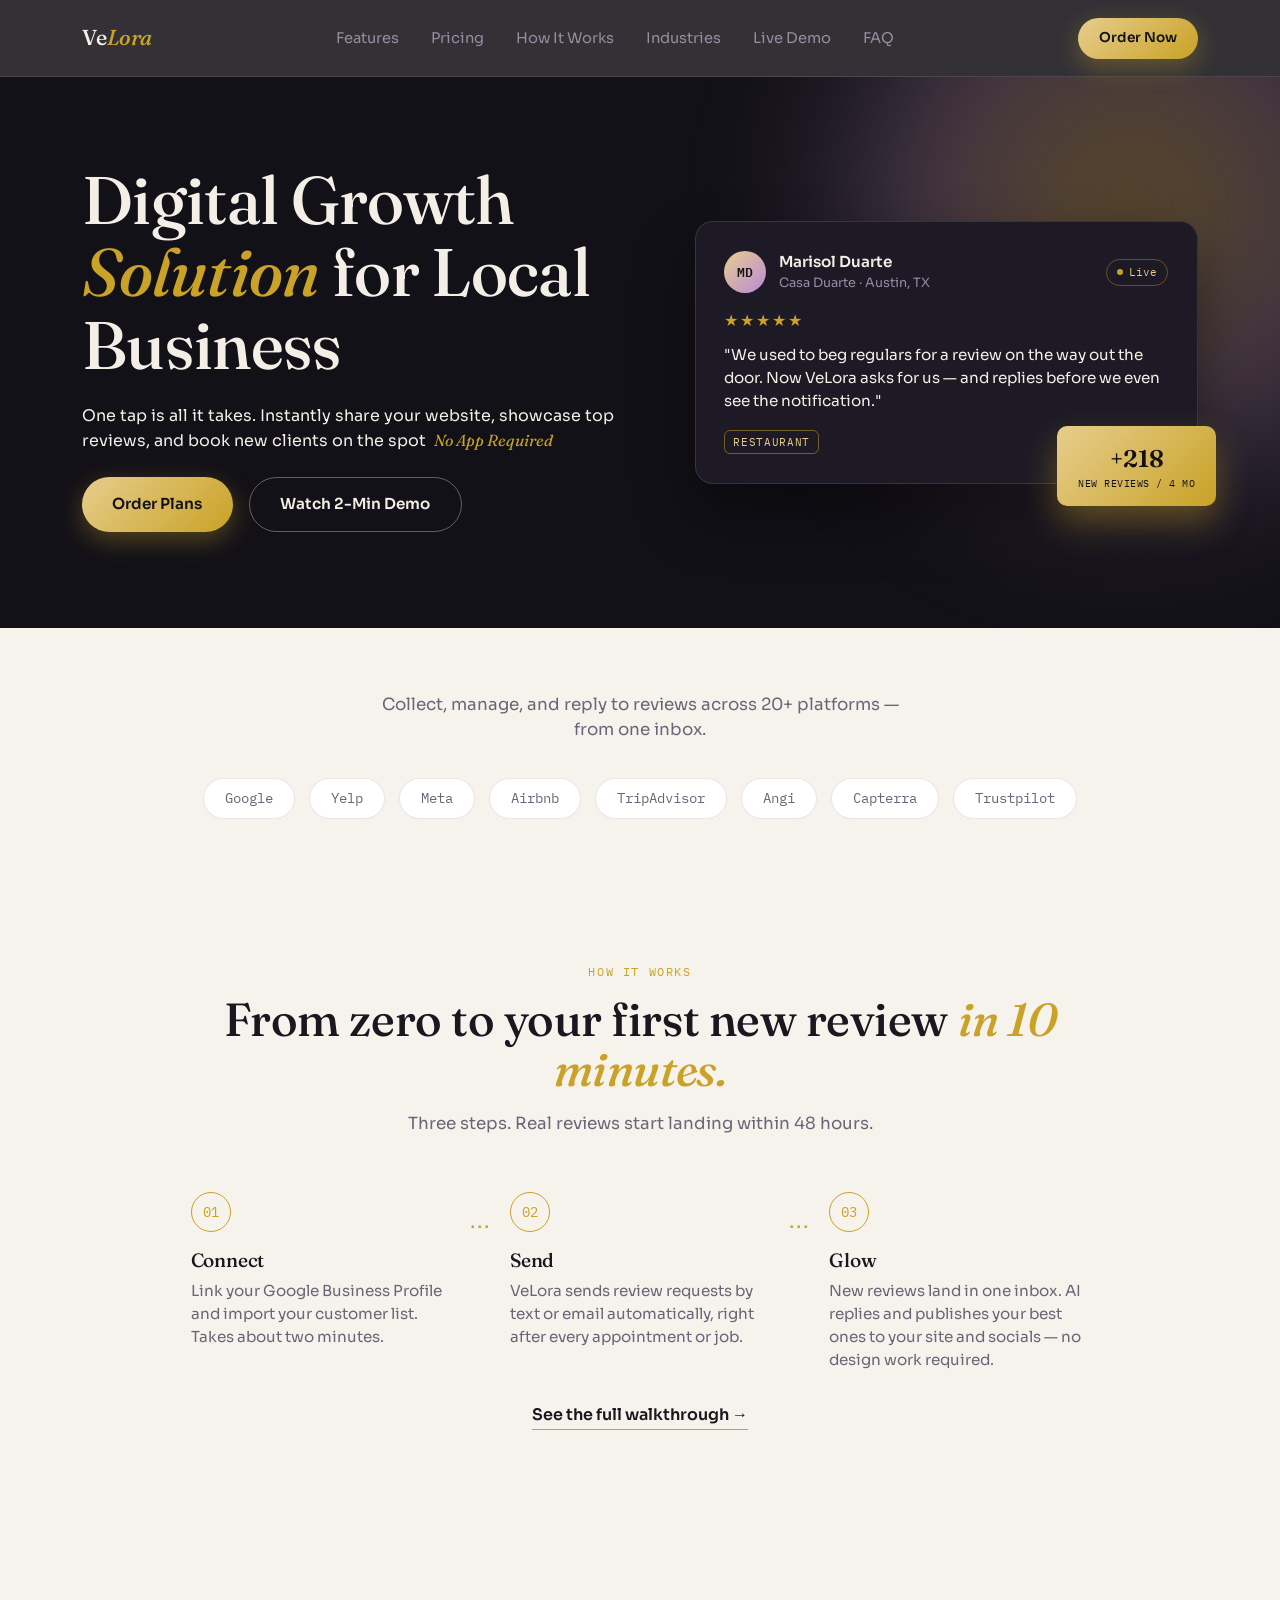
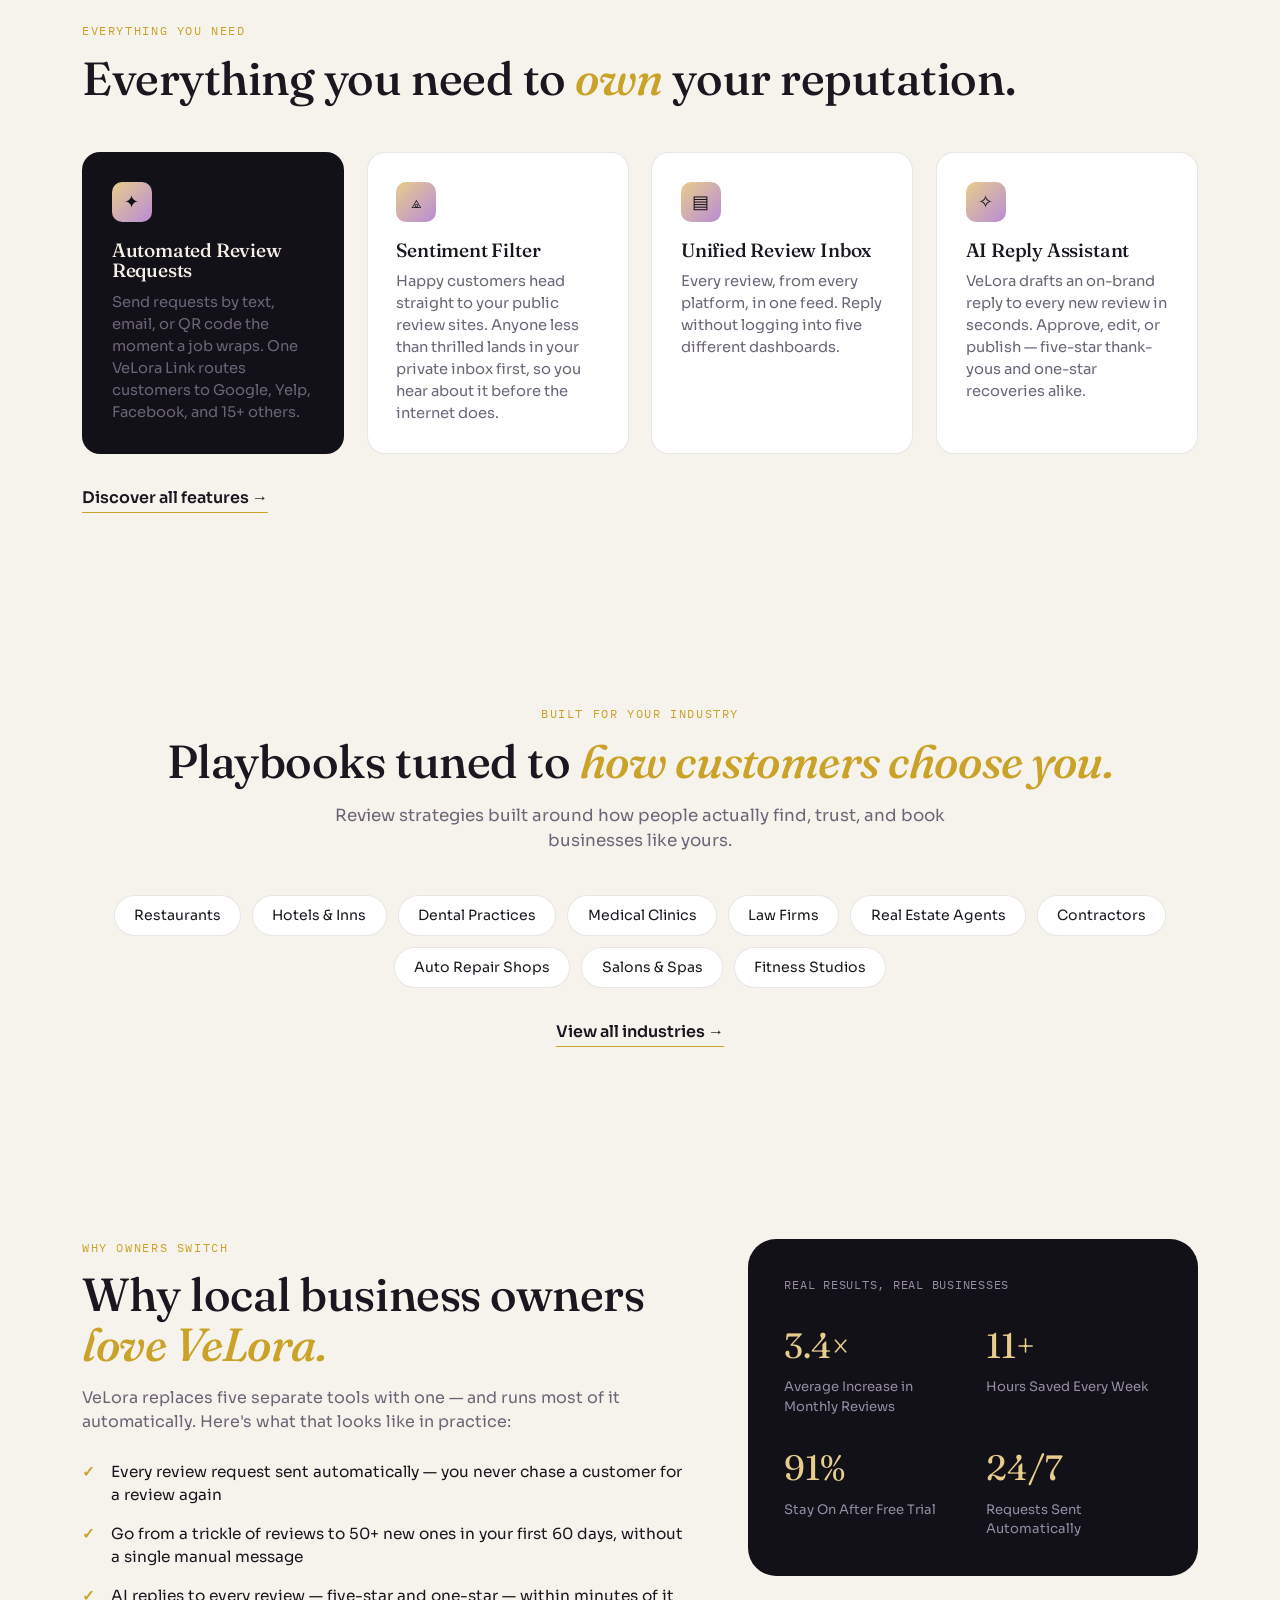
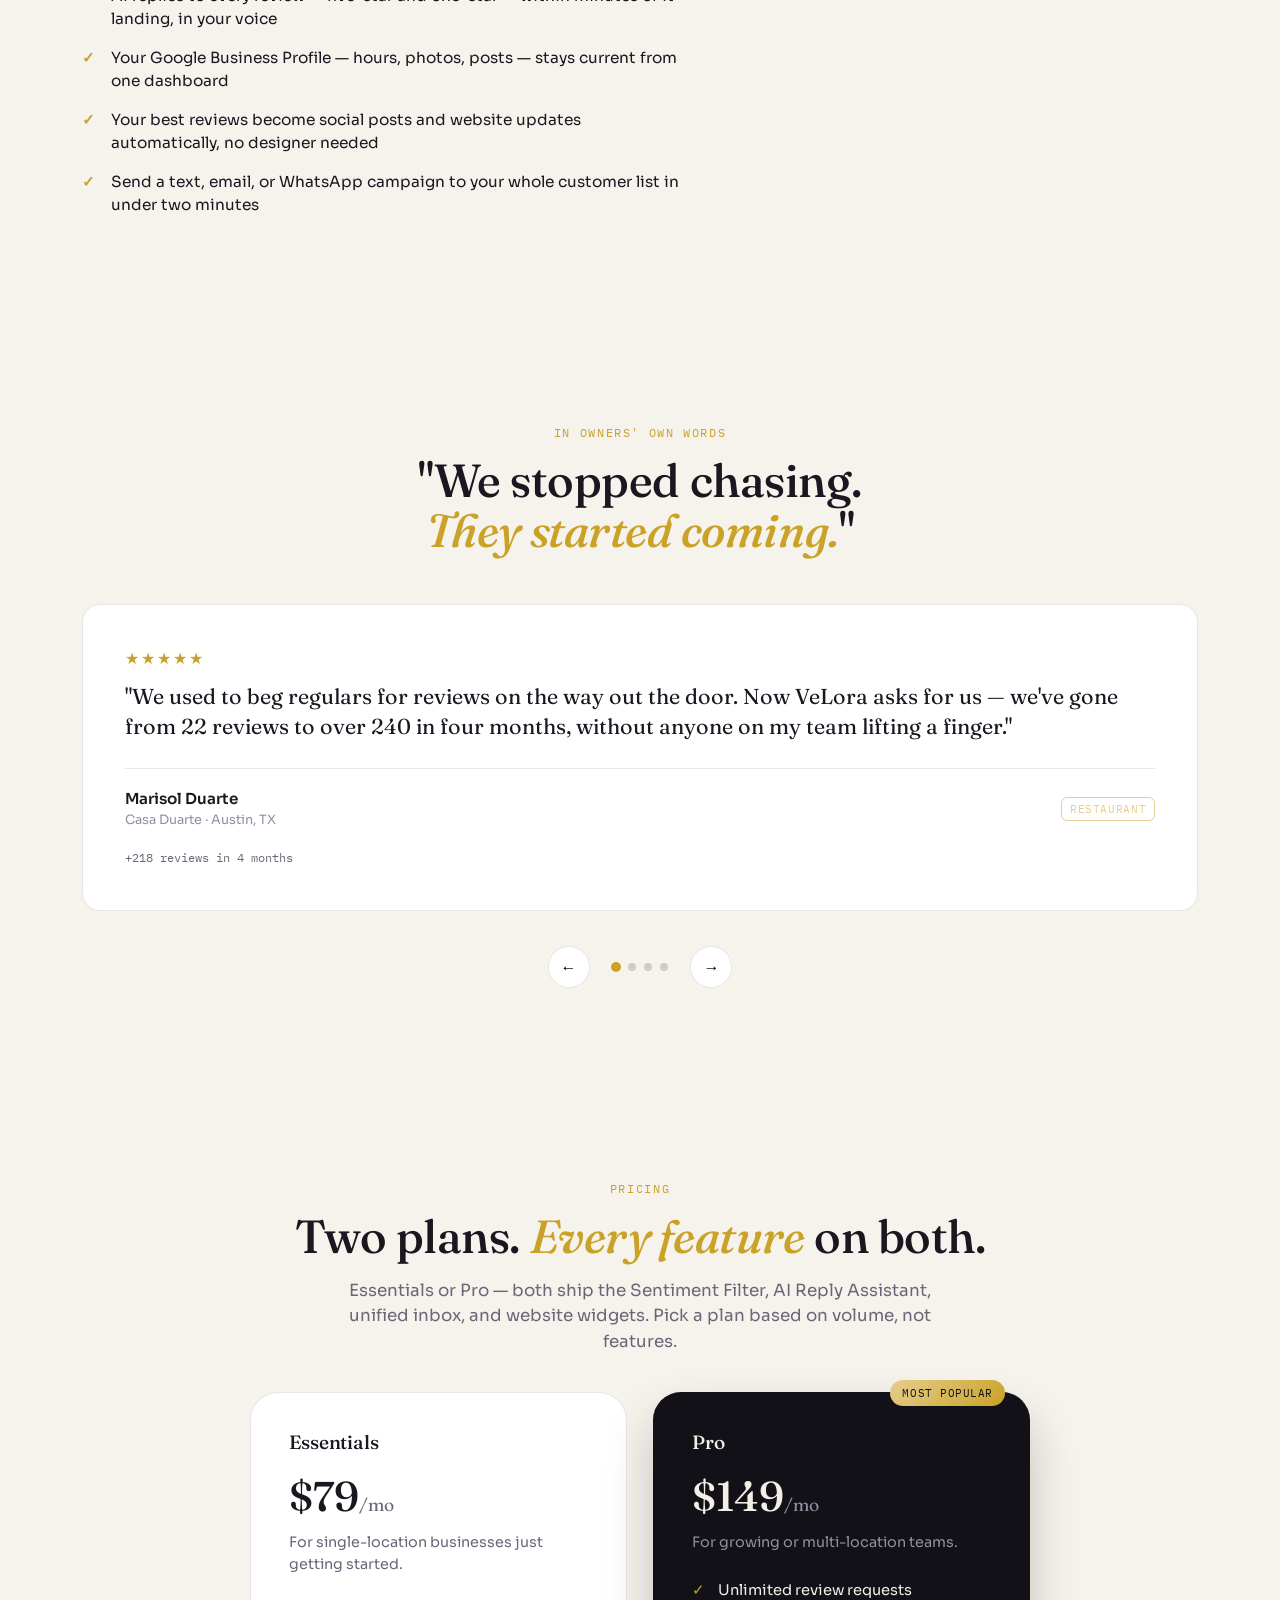
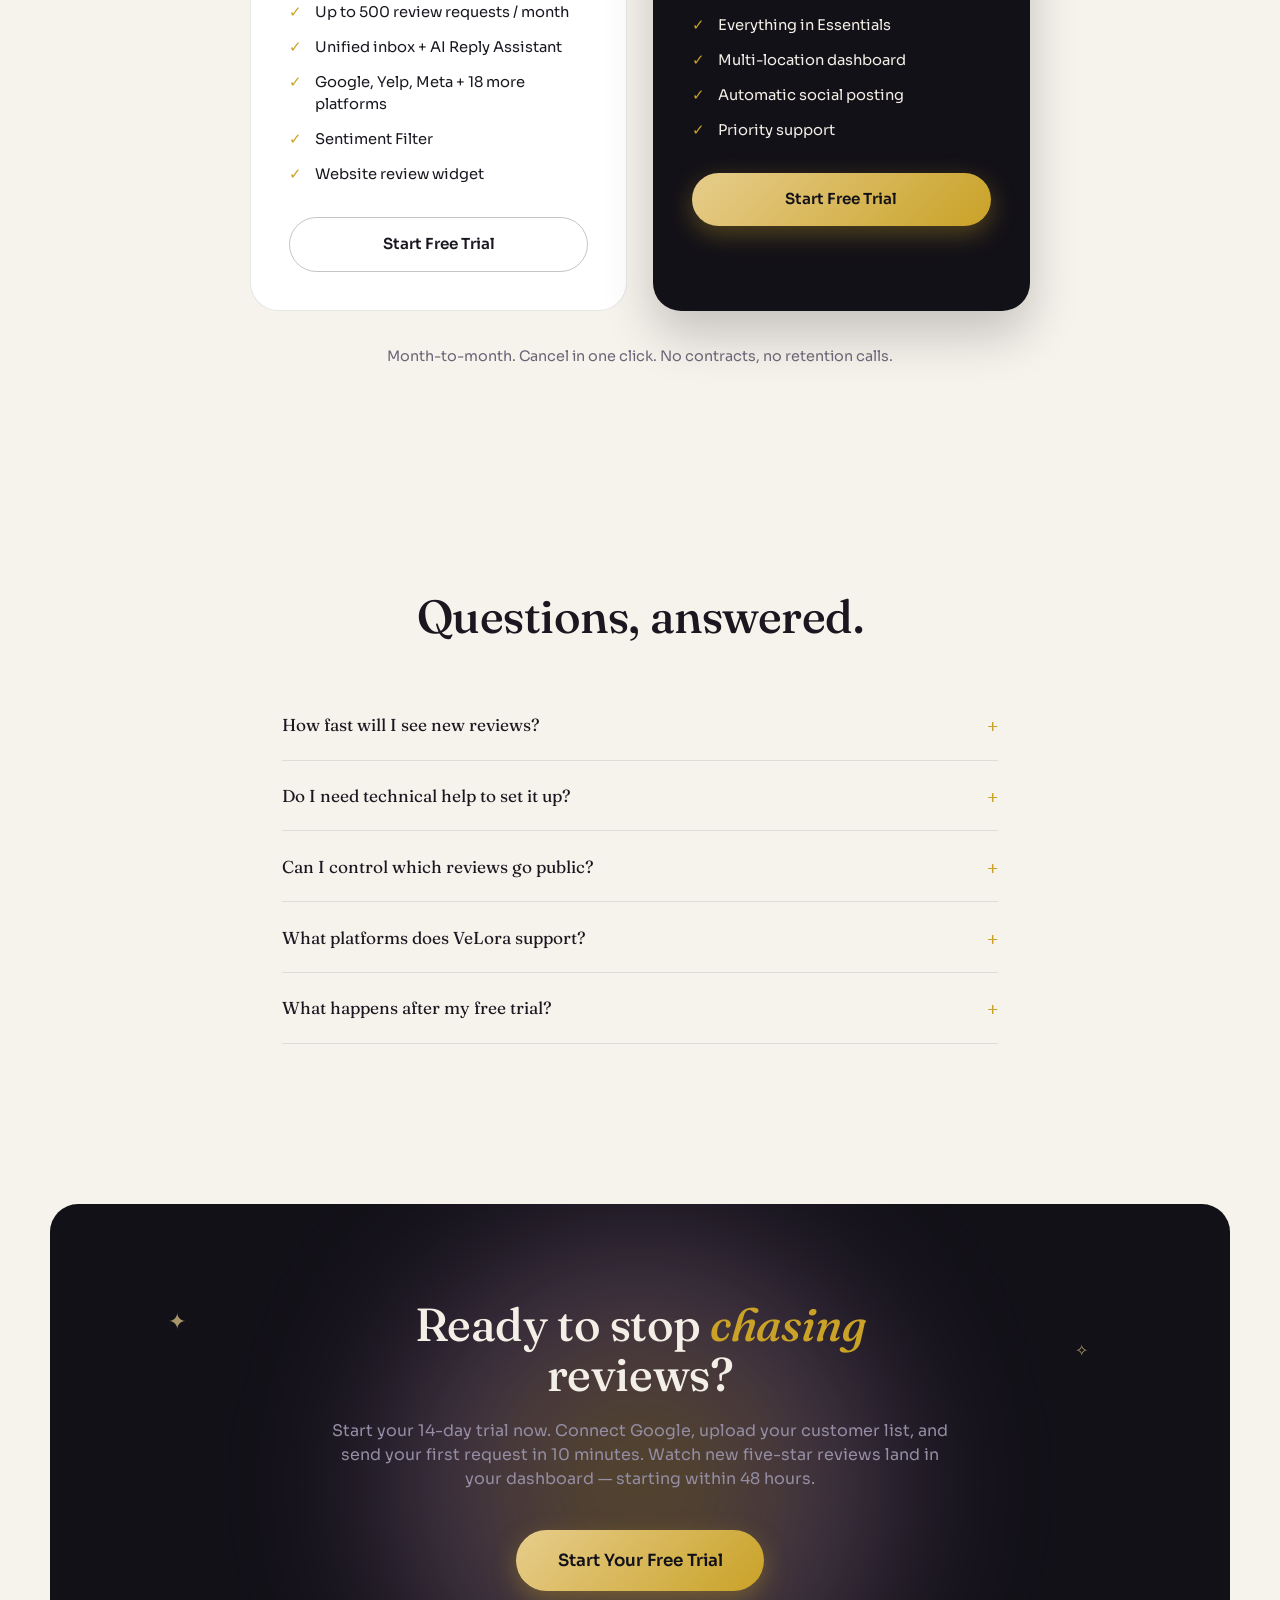
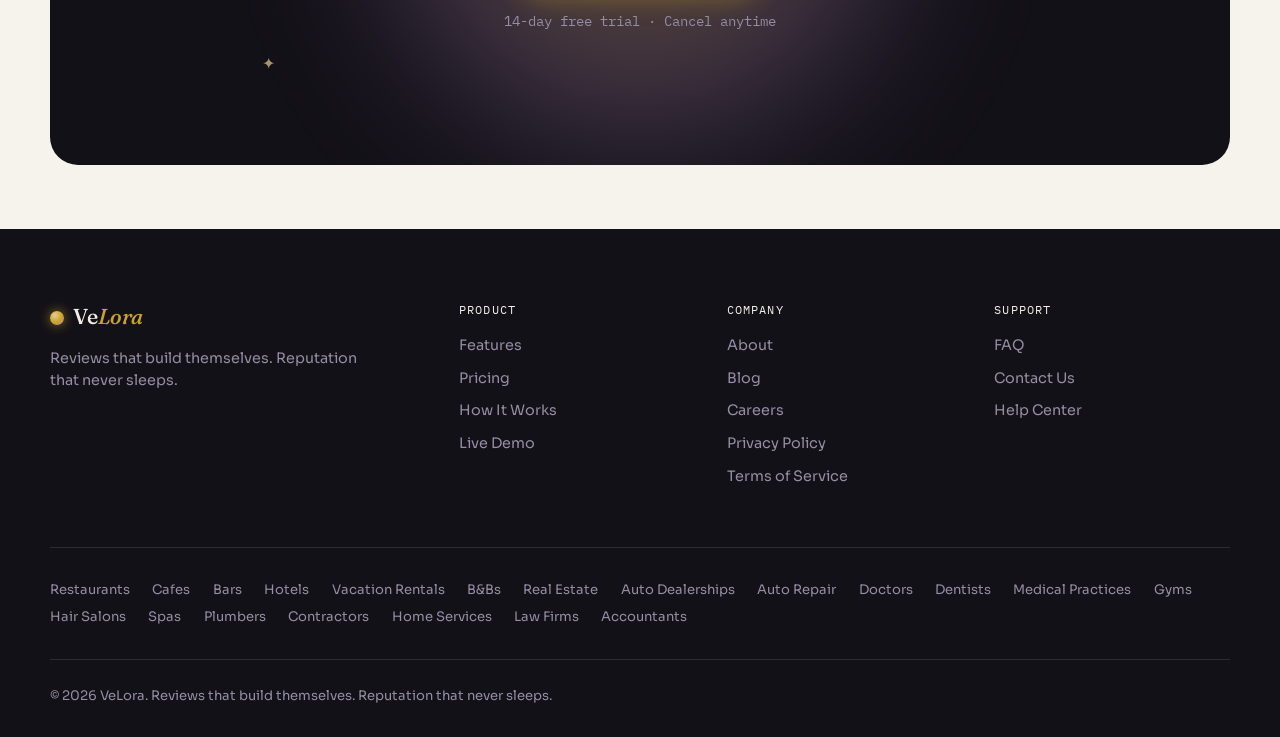
==== index.html @ 8dd8a54b "Initial commit" ====
<!DOCTYPE html>
<html lang="en">
<head>
<meta charset="UTF-8">
<meta name="viewport" content="width=device-width, initial-scale=1.0">
<title>VeLora — Efffortless Business Connections </title>
<meta name="description" content="VeLora automates review collection, replies, and reputation management for small businesses — across 20+ platforms, from one inbox.">

<link rel="preconnect" href="https://fonts.googleapis.com">
<link rel="preconnect" href="https://fonts.gstatic.com" crossorigin>
<link href="https://fonts.googleapis.com/css2?family=Fraunces:ital,opsz,wght@0,9..144,300;0,9..144,500;0,9..144,600;1,9..144,400;1,9..144,500&family=Sora:wght@300;400;500;600;700&family=IBM+Plex+Mono:wght@400;500&display=swap" rel="stylesheet">
<link rel="stylesheet" href="css/style.css">
</head>
<body>

<a class="skip-link" href="#main">Skip to content</a>

<header class="site-header" id="top">
  <div class="header-inner">
    <a href="#top" class="logo" aria-label="VeLora home">
      <span class="logo-word">Ve<em>Lora</em></span>
    </a>

    <nav class="nav" id="primaryNav">
      <a href="features.html">Features</a>
      <a href="pricing.html">Pricing</a>
      <a href="how-it-works.html">How It Works</a>      
      <a href="industries.html">Industries</a>
      <a href="demo.html">Live Demo</a>
      <a href="faq.html">FAQ</a>
    </nav>

    <div class="header-actions">
      <a class="btn btn-primary btn-small" href="#pricing">Order Now </a>
      <button class="nav-toggle" id="navToggle" aria-label="Toggle menu" aria-expanded="false" aria-controls="primaryNav">
        <span></span><span></span><span></span>
      </button>
    </div>
  </div>
</header>

<main id="main">

  <!-- HERO -->
  <section class="hero">
    <div class="glow-halo glow-halo--hero" aria-hidden="true"></div>
    <div class="hero-inner">
      <div class="hero-copy reveal">
        <h1>Digital Growth<br><em>Solution</em> for Local Business<br></h1>
        <p>
          One tap is all it takes. Instantly share your website, showcase top reviews, and book new clients on the spot &nbsp<em>No App Required</em>
        </p><br>
        <div class="hero-actions">
          <a class="btn btn-primary" href="#pricing">Order Plans</a>
          <a class="btn btn-outline" href="#demo">Watch 2-Min Demo</a>
        </div>
        <p class="hero-note"></p>
      </div>

      <div class="hero-visual reveal">
        <div class="review-card">
          <div class="review-card-top">
            <span class="avatar" aria-hidden="true">MD</span>
            <div>
              <p class="reviewer-name">Marisol Duarte</p>
              <p class="reviewer-meta">Casa Duarte · Austin, TX</p>
            </div>
            <span class="live-badge"><span class="live-dot"></span>Live</span>
          </div>
          <p class="review-stars" aria-label="5 out of 5 stars">★★★★★</p>
          <p class="review-body">"We used to beg regulars for a review on the way out the door. Now VeLora asks for us — and replies before we even see the notification."</p>
          <span class="review-tag">Restaurant</span>
        </div>
        <div class="floating-stat" aria-hidden="true">
          <span class="floating-stat-num">+218</span>
          <span class="floating-stat-label">new reviews / 4 mo</span>
        </div>
      </div>
    </div>
  </section>

  <!-- PLATFORMS -->
  <section class="platforms reveal">
    <p class="section-lead">Collect, manage, and reply to reviews across 20+ platforms — from one inbox.</p>
    <div class="platform-row" role="list">
      <span role="listitem">Google</span>
      <span role="listitem">Yelp</span>
      <span role="listitem">Meta</span>
      <span role="listitem">Airbnb</span>
      <span role="listitem">TripAdvisor</span>
      <span role="listitem">Angi</span>
      <span role="listitem">Capterra</span>
      <span role="listitem">Trustpilot</span>
    </div>
  </section>

  <!-- HOW IT WORKS -->
  <section id="how-it-works" class="how-it-works">
    <p class="eyebrow center reveal">How It Works</p>
    <h2 class="center reveal">From zero to your first new review <em>in 10 minutes.</em></h2>
    <p class="section-lead center reveal">Three steps. Real reviews start landing within 48 hours.</p>

    <div class="steps">
      <div class="step reveal">
        <span class="step-num">01</span>
        <h3>Connect</h3>
        <p>Link your Google Business Profile and import your customer list. Takes about two minutes.</p>
      </div>
      <div class="step-divider" aria-hidden="true">···</div>
      <div class="step reveal">
        <span class="step-num">02</span>
        <h3>Send</h3>
        <p>VeLora sends review requests by text or email automatically, right after every appointment or job.</p>
      </div>
      <div class="step-divider" aria-hidden="true">···</div>
      <div class="step reveal">
        <span class="step-num">03</span>
        <h3>Glow</h3>
        <p>New reviews land in one inbox. AI replies and publishes your best ones to your site and socials — no design work required.</p>
      </div>
    </div>

    <a class="text-link center reveal" href="#demo">See the full walkthrough →</a>
  </section>

  <!-- FEATURES -->
  <section id="features" class="features">
    <p class="eyebrow reveal">Everything You Need</p>
    <h2 class="reveal">Everything you need to <em>own</em> your reputation.</h2>

    <div class="feature-grid">
      <div class="feature-card feature-card--highlight reveal">
        <span class="feature-icon" aria-hidden="true">✦</span>
        <h3>Automated Review Requests</h3>
        <p>Send requests by text, email, or QR code the moment a job wraps. One VeLora Link routes customers to Google, Yelp, Facebook, and 15+ others.</p>
      </div>
      <div class="feature-card reveal">
        <span class="feature-icon" aria-hidden="true">⟁</span>
        <h3>Sentiment Filter</h3>
        <p>Happy customers head straight to your public review sites. Anyone less than thrilled lands in your private inbox first, so you hear about it before the internet does.</p>
      </div>
      <div class="feature-card reveal">
        <span class="feature-icon" aria-hidden="true">▤</span>
        <h3>Unified Review Inbox</h3>
        <p>Every review, from every platform, in one feed. Reply without logging into five different dashboards.</p>
      </div>
      <div class="feature-card reveal">
        <span class="feature-icon" aria-hidden="true">✧</span>
        <h3>AI Reply Assistant</h3>
        <p>VeLora drafts an on-brand reply to every new review in seconds. Approve, edit, or publish — five-star thank-yous and one-star recoveries alike.</p>
      </div>
    </div>

    <a class="text-link reveal" href="#pricing">Discover all features →</a>
  </section>

  <!-- INDUSTRIES -->
  <section id="industries" class="industries">
    <p class="eyebrow center reveal">Built For Your Industry</p>
    <h2 class="center reveal">Playbooks tuned to <em>how customers choose you.</em></h2>
    <p class="section-lead center reveal">Review strategies built around how people actually find, trust, and book businesses like yours.</p>

    <div class="industry-pills reveal">
      <span>Restaurants</span>
      <span>Hotels &amp; Inns</span>
      <span>Dental Practices</span>
      <span>Medical Clinics</span>
      <span>Law Firms</span>
      <span>Real Estate Agents</span>
      <span>Contractors</span>
      <span>Auto Repair Shops</span>
      <span>Salons &amp; Spas</span>
      <span>Fitness Studios</span>
    </div>
    <a class="text-link center reveal" href="industries.html">View all industries →</a>
  </section>

  <!-- WHY US -->
  <section class="why-us">
    <div class="why-us-grid">
      <div class="why-copy reveal">
        <p class="eyebrow">Why Owners Switch</p>
        <h2>Why local business owners <em>love VeLora.</em></h2>
        <p class="why-lead">VeLora replaces five separate tools with one — and runs most of it automatically. Here's what that looks like in practice:</p>
        <ul class="checklist">
          <li>Every review request sent automatically — you never chase a customer for a review again</li>
          <li>Go from a trickle of reviews to 50+ new ones in your first 60 days, without a single manual message</li>
          <li>AI replies to every review — five-star and one-star — within minutes of it landing, in your voice</li>
          <li>Your Google Business Profile — hours, photos, posts — stays current from one dashboard</li>
          <li>Your best reviews become social posts and website updates automatically, no designer needed</li>
          <li>Send a text, email, or WhatsApp campaign to your whole customer list in under two minutes</li>
        </ul>
      </div>

      <div class="stat-card reveal">
        <p class="stat-card-title">Real Results, Real Businesses</p>
        <div class="stat-grid">
          <div class="stat">
            <span class="stat-num" data-target="3.4" data-decimals="1" data-suffix="×">0×</span>
            <span class="stat-label">Average Increase in Monthly Reviews</span>
          </div>
          <div class="stat">
            <span class="stat-num" data-target="11" data-suffix="+">0+</span>
            <span class="stat-label">Hours Saved Every Week</span>
          </div>
          <div class="stat">
            <span class="stat-num" data-target="91" data-suffix="%">0%</span>
            <span class="stat-label">Stay On After Free Trial</span>
          </div>
          <div class="stat">
            <span class="stat-num stat-num--static">24/7</span>
            <span class="stat-label">Requests Sent Automatically</span>
          </div>
        </div>
      </div>
    </div>
  </section>

  <!-- TESTIMONIALS -->
  <section class="testimonials">
    <p class="eyebrow center reveal">In Owners' Own Words</p>
    <h2 class="center reveal">"We stopped chasing.<br><em>They started coming.</em>"</h2>

    <div class="testimonial-slider reveal">
      <div class="testimonial-track" id="testimonialTrack">

        <article class="testimonial-card">
          <p class="review-stars" aria-label="5 out of 5 stars">★★★★★</p>
          <p class="testimonial-quote">"We used to beg regulars for reviews on the way out the door. Now VeLora asks for us — we've gone from 22 reviews to over 240 in four months, without anyone on my team lifting a finger."</p>
          <div class="testimonial-foot">
            <div>
              <p class="reviewer-name">Marisol Duarte</p>
              <p class="reviewer-meta">Casa Duarte · Austin, TX</p>
            </div>
            <span class="review-tag">Restaurant</span>
          </div>
          <span class="testimonial-stat">+218 reviews in 4 months</span>
        </article>

        <article class="testimonial-card">
          <p class="review-stars" aria-label="5 out of 5 stars">★★★★★</p>
          <p class="testimonial-quote">"The Sentiment Filter alone paid for the subscription. Unhappy clients message us privately now instead of leaving a rushed review — our public rating climbed from 4.1 to 4.9 in three months."</p>
          <div class="testimonial-foot">
            <div>
              <p class="reviewer-name">Priya Nandan</p>
              <p class="reviewer-meta">Nandan Hair Studio · Miami, FL</p>
            </div>
            <span class="review-tag">Salon</span>
          </div>
          <span class="testimonial-stat">+176 reviews in 3 months</span>
        </article>

        <article class="testimonial-card">
          <p class="review-stars" aria-label="5 out of 5 stars">★★★★★</p>
          <p class="testimonial-quote">"Patients get a text within an hour of their visit, and our front desk never has to ask. We've had two new patients book directly after reading our Google reviews — just this month."</p>
          <div class="testimonial-foot">
            <div>
              <p class="reviewer-name">Dr. Owen Bellweather</p>
              <p class="reviewer-meta">Bellweather Family Dental · Denver, CO</p>
            </div>
            <span class="review-tag">Dental</span>
          </div>
          <span class="testimonial-stat">+203 reviews in 5 months</span>
        </article>

        <article class="testimonial-card">
          <p class="review-stars" aria-label="5 out of 5 stars">★★★★★</p>
          <p class="testimonial-quote">"I'm not a marketing person. VeLora just runs in the background, and our Google ranking finally reflects the work we actually do every day."</p>
          <div class="testimonial-foot">
            <div>
              <p class="reviewer-name">Tomas Reyes</p>
              <p class="reviewer-meta">Reyes Auto &amp; Tire · Phoenix, AZ</p>
            </div>
            <span class="review-tag">Auto Repair</span>
          </div>
          <span class="testimonial-stat">+189 reviews in 4 months</span>
        </article>

      </div>

      <div class="slider-controls">
        <button class="slider-btn" id="prevBtn" aria-label="Previous testimonial">←</button>
        <div class="dots" id="dots"></div>
        <button class="slider-btn" id="nextBtn" aria-label="Next testimonial">→</button>
      </div>
    </div>
  </section>

  <!-- PRICING -->
  <section id="pricing" class="pricing">
    <p class="eyebrow center reveal">Pricing</p>
    <h2 class="center reveal">Two plans. <em>Every feature</em> on both.</h2>
    <p class="section-lead center reveal">Essentials or Pro — both ship the Sentiment Filter, AI Reply Assistant, unified inbox, and website widgets. Pick a plan based on volume, not features.</p>

    <div class="pricing-grid">
      <div class="pricing-card reveal">
        <h3>Essentials</h3>
        <p class="price"><span>$79</span>/mo</p>
        <p class="pricing-sub">For single-location businesses just getting started.</p>
        <ul class="pricing-list">
          <li>Up to 500 review requests / month</li>
          <li>Unified inbox + AI Reply Assistant</li>
          <li>Google, Yelp, Meta + 18 more platforms</li>
          <li>Sentiment Filter</li>
          <li>Website review widget</li>
        </ul>
        <a class="btn btn-outline btn-full" href="#demo">Start Free Trial</a>
      </div>

      <div class="pricing-card pricing-card--featured reveal">
        <span class="pricing-badge">Most Popular</span>
        <h3>Pro</h3>
        <p class="price"><span>$149</span>/mo</p>
        <p class="pricing-sub">For growing or multi-location teams.</p>
        <ul class="pricing-list">
          <li>Unlimited review requests</li>
          <li>Everything in Essentials</li>
          <li>Multi-location dashboard</li>
          <li>Automatic social posting</li>
          <li>Priority support</li>
        </ul>
        <a class="btn btn-primary btn-full" href="#demo">Start Free Trial</a>
      </div>
    </div>

    <p class="pricing-note reveal">Month-to-month. Cancel in one click. No contracts, no retention calls.</p>
  </section>

  <!-- FAQ -->
  <section id="faq" class="faq">
    <p class="eyebrow center reveal">FAQ</p>
    <h2 class="center reveal">Questions, answered.</h2>

    <div class="faq-list reveal">
      <div class="faq-item">
        <button class="faq-question" aria-expanded="false">
          How fast will I see new reviews?
          <span class="faq-icon" aria-hidden="true">+</span>
        </button>
        <div class="faq-answer">
          <p>Most businesses see their first new review within 48 hours of sending their first request, and a noticeable lift within the first two weeks.</p>
        </div>
      </div>

      <div class="faq-item">
        <button class="faq-question" aria-expanded="false">
          Do I need technical help to set it up?
          <span class="faq-icon" aria-hidden="true">+</span>
        </button>
        <div class="faq-answer">
          <p>No. Connecting your Google Business Profile and importing your customer list takes about ten minutes, with no code and no developer required.</p>
        </div>
      </div>

      <div class="faq-item">
        <button class="faq-question" aria-expanded="false">
          Can I control which reviews go public?
          <span class="faq-icon" aria-hidden="true">+</span>
        </button>
        <div class="faq-answer">
          <p>VeLora can't remove or block honest reviews on any platform. The Sentiment Filter simply routes unhappy customers to a private inbox first, so you can resolve issues before they're posted, not after.</p>
        </div>
      </div>

      <div class="faq-item">
        <button class="faq-question" aria-expanded="false">
          What platforms does VeLora support?
          <span class="faq-icon" aria-hidden="true">+</span>
        </button>
        <div class="faq-answer">
          <p>Google, Yelp, Facebook, Airbnb, TripAdvisor, Angi, Capterra, Trustpilot, and more than a dozen others, all from one review link.</p>
        </div>
      </div>

      <div class="faq-item">
        <button class="faq-question" aria-expanded="false">
          What happens after my free trial?
          <span class="faq-icon" aria-hidden="true">+</span>
        </button>
        <div class="faq-answer">
          <p>You'll move to whichever plan fits your business, billed month-to-month. Cancel anytime with one click — no calls, no contracts.</p>
        </div>
      </div>
    </div>
  </section>

  <!-- FINAL CTA -->
  <section id="demo" class="final-cta">
    <div class="glow-halo glow-halo--cta" aria-hidden="true"></div>
    <span class="sparkle sparkle--1" aria-hidden="true">✦</span>
    <span class="sparkle sparkle--2" aria-hidden="true">✧</span>
    <span class="sparkle sparkle--3" aria-hidden="true">✦</span>

    <h2 class="reveal">Ready to stop <em>chasing</em> reviews?</h2>
    <p class="reveal">Start your 14-day trial now. Connect Google, upload your customer list, and send your first request in 10 minutes. Watch new five-star reviews land in your dashboard — starting within 48 hours.</p>
    <a class="btn btn-primary btn-lg reveal" href="#pricing">Start Your Free Trial</a>
    <p class="hero-note reveal">14-day free trial · Cancel anytime</p>
  </section>

</main>

<footer class="site-footer">
  <div class="footer-top">
    <div class="footer-brand">
      <a href="#top" class="logo" aria-label="VeLora home">
        <span class="logo-mark" aria-hidden="true"></span>
        <span class="logo-word">Ve<em>Lora</em></span>
      </a>
      <p>Reviews that build themselves. Reputation that never sleeps.</p>
    </div>

    <div class="footer-col">
      <p class="footer-heading">Product</p>
      <a href="#features">Features</a>
      <a href="#pricing">Pricing</a>
      <a href="#how-it-works">How It Works</a>
      <a href="#demo">Live Demo</a>
    </div>

    <div class="footer-col">
      <p class="footer-heading">Company</p>
      <a href="#top">About</a>
      <a href="#top">Blog</a>
      <a href="#top">Careers</a>
      <a href="#top">Privacy Policy</a>
      <a href="#top">Terms of Service</a>
    </div>

    <div class="footer-col">
      <p class="footer-heading">Support</p>
      <a href="#faq">FAQ</a>
      <a href="#top">Contact Us</a>
      <a href="#top">Help Center</a>
    </div>
  </div>

  <div class="footer-industries">
    <span>Restaurants</span><span>Cafes</span><span>Bars</span><span>Hotels</span>
    <span>Vacation Rentals</span><span>B&amp;Bs</span><span>Real Estate</span><span>Auto Dealerships</span>
    <span>Auto Repair</span><span>Doctors</span><span>Dentists</span><span>Medical Practices</span>
    <span>Gyms</span><span>Hair Salons</span><span>Spas</span><span>Plumbers</span>
    <span>Contractors</span><span>Home Services</span><span>Law Firms</span><span>Accountants</span>
  </div>

  <div class="footer-bottom">
    <p>© <span id="year"></span> VeLora. Reviews that build themselves. Reputation that never sleeps.</p>
  </div>
</footer>

<script src="js/script.js"></script>
</body>
</html>
---- css/style.css ----
/* ============================================
   VeLora — Design Tokens
   ============================================ */
:root {
  /* Ink (dark surfaces) */
  --ink: #131118;
  --ink-2: #1D1A26;
  --ink-3: #2A2534;
  --text-on-ink: #F3EFE6;
  --muted-on-ink: #948DA3;

  /* Paper (light surfaces) */
  --paper: #F6F2EC;
  --paper-2: #FFFFFF;
  --text-on-paper: #1B1720;
  --muted-on-paper: #6B6577;

  /* Accents */
  --gold: #C9A227;
  --gold-soft: #E7CD8C;
  --glow: #B98BD6;
  --glow-soft: #DCC3EF;

  /* Type */
  --font-display: "Fraunces", serif;
  --font-body: "Sora", sans-serif;
  --font-mono: "IBM Plex Mono", monospace;

  /* Layout */
  --max-width: 1180px;
  --radius-s: 10px;
  --radius-m: 18px;
  --radius-l: 28px;
  --border-ink: 1px solid rgba(243, 239, 230, 0.12);
  --border-paper: 1px solid rgba(27, 23, 32, 0.1);

  --ease: cubic-bezier(.22, .61, .36, 1);
}

/* ============================================
   Reset
   ============================================ */
* { margin: 0; padding: 0; box-sizing: border-box; }

html {
  scroll-behavior: smooth;
  scroll-padding-top: 90px;
}

body {
  font-family: var(--font-body);
  background: var(--paper);
  color: var(--text-on-paper);
  line-height: 1.5;
  -webkit-font-smoothing: antialiased;
}

img { max-width: 100%; display: block; }
ul { list-style: none; }
a { color: inherit; text-decoration: none; }
button { font-family: inherit; cursor: pointer; }

.skip-link {
  position: absolute;
  left: -999px;
  top: 0;
  background: var(--gold);
  color: var(--ink);
  padding: 10px 18px;
  z-index: 999;
  border-radius: 0 0 8px 0;
}
.skip-link:focus { left: 0; }

:focus-visible {
  outline: 2px solid var(--gold);
  outline-offset: 3px;
}

em {
  font-style: italic;
  font-family: var(--font-display);
  color: var(--gold);
}

h1, h2, h3 {
  font-family: var(--font-display);
  font-weight: 500;
  letter-spacing: -0.01em;
  line-height: 1.08;
}

h2 { font-size: clamp(2rem, 4vw, 2.9rem); margin-bottom: 1rem; }
h3 { font-size: 1.2rem; margin-bottom: 0.6rem; }

.eyebrow {
  font-family: var(--font-mono);
  font-size: 0.72rem;
  letter-spacing: 0.14em;
  text-transform: uppercase;
  color: var(--gold);
  margin-bottom: 0.9rem;
}

.center { text-align: center; }
.center.section-lead, section.center { margin-left: auto; margin-right: auto; }

.section-lead {
  font-size: 1.05rem;
  color: var(--muted-on-paper);
  max-width: 46ch;
  margin-bottom: 2.4rem;
}
.section-lead.center { max-width: 52ch; margin-left: auto; margin-right: auto; }

.text-link {
  display: inline-block;
  margin-top: 2rem;
  font-weight: 600;
  border-bottom: 1px solid var(--gold);
  padding-bottom: 2px;
  transition: opacity 0.2s var(--ease);
}
.text-link:hover { opacity: 0.65; }
.text-link.center { display: block; text-align: center; margin-left: auto; margin-right: auto; width: fit-content; }

section {
  max-width: var(--max-width);
  margin: 0 auto;
  padding: 6rem 2rem;
}

/* ============================================
   Reveal-on-scroll
   ============================================ */
.reveal {
  opacity: 0;
  transform: translateY(18px);
  transition: opacity 0.7s var(--ease), transform 0.7s var(--ease);
}
.reveal.in-view { opacity: 1; transform: translateY(0); }

/* ============================================
   Buttons
   ============================================ */
.btn {
  display: inline-flex;
  align-items: center;
  justify-content: center;
  padding: 0.95rem 1.9rem;
  border-radius: 999px;
  font-weight: 600;
  font-size: 0.95rem;
  transition: transform 0.25s var(--ease), background 0.25s var(--ease), box-shadow 0.25s var(--ease), color 0.25s var(--ease);
  white-space: nowrap;
}
.btn:hover { transform: translateY(-2px); }

.btn-primary {
  background: linear-gradient(135deg, var(--gold-soft), var(--gold));
  color: var(--ink);
  box-shadow: 0 8px 24px rgba(201, 162, 39, 0.35);
}
.btn-primary:hover { box-shadow: 0 12px 30px rgba(201, 162, 39, 0.5); }

.btn-outline {
  border: 1px solid rgba(27, 23, 32, 0.25);
  color: var(--text-on-paper);
}
.hero .btn-outline, .final-cta .btn-outline { border-color: rgba(243, 239, 230, 0.35); color: var(--text-on-ink); }
.btn-outline:hover { border-color: var(--gold); color: var(--gold); }

.btn-small { padding: 0.65rem 1.3rem; font-size: 0.85rem; }
.btn-lg { padding: 1.15rem 2.6rem; font-size: 1.05rem; }
.btn-full { width: 100%; }

/* ============================================
   Header
   ============================================ */
.site-header {
  position: sticky;
  top: 0;
  z-index: 100;
  background: rgba(19, 17, 24, 0.86);
  backdrop-filter: blur(14px);
  border-bottom: var(--border-ink);
}

.header-inner {
  max-width: var(--max-width);
  margin: 0 auto;
  padding: 1.1rem 2rem;
  display: flex;
  align-items: center;
  justify-content: space-between;
  gap: 2rem;
}

.logo {
  display: flex;
  align-items: center;
  gap: 0.55rem;
  font-family: var(--font-display);
  font-size: 1.35rem;
  font-weight: 500;
  color: var(--text-on-ink);
  flex-shrink: 0;
}
.footer-brand .logo { color: var(--text-on-ink); }

.logo-mark {
  width: 14px;
  height: 14px;
  border-radius: 50%;
  background: radial-gradient(circle at 35% 30%, var(--gold-soft), var(--gold) 55%, var(--glow) 100%);
  box-shadow: 0 0 12px rgba(201, 162, 39, 0.7);
}

.logo-word em { color: var(--gold); font-style: italic; }

.nav {
  display: flex;
  gap: 2rem;
  flex-wrap: wrap;
}
.nav a {
  font-size: 0.92rem;
  color: var(--muted-on-ink);
  transition: color 0.2s var(--ease);
  position: relative;
}
.nav a:hover { color: var(--text-on-ink); }

.header-actions { display: flex; align-items: center; gap: 1rem; }

.nav-toggle {
  display: none;
  flex-direction: column;
  gap: 5px;
  background: none;
  border: none;
  padding: 6px;
}
.nav-toggle span {
  width: 22px;
  height: 2px;
  background: var(--text-on-ink);
  border-radius: 2px;
  transition: transform 0.25s var(--ease), opacity 0.25s var(--ease);
}
.nav-toggle[aria-expanded="true"] span:nth-child(1) { transform: translateY(7px) rotate(45deg); }
.nav-toggle[aria-expanded="true"] span:nth-child(2) { opacity: 0; }
.nav-toggle[aria-expanded="true"] span:nth-child(3) { transform: translateY(-7px) rotate(-45deg); }

/* ============================================
   Hero
   ============================================ */
.hero {
  position: relative;
  background: var(--ink);
  color: var(--text-on-ink);
  overflow: hidden;
  padding-top: 5rem;
  padding-bottom: 5rem;
  max-width: 100%;
}

.glow-halo {
  position: absolute;
  border-radius: 50%;
  filter: blur(70px);
  pointer-events: none;
  background: radial-gradient(circle, rgba(201,162,39,0.4), rgba(185,139,214,0.28) 55%, transparent 75%);
  animation: pulse 8s ease-in-out infinite;
}
.glow-halo--hero {
  width: 620px;
  height: 620px;
  top: -180px;
  right: -160px;
}
.glow-halo--cta {
  width: 560px;
  height: 560px;
  left: 50%;
  top: 50%;
  transform: translate(-50%, -50%);
}

@keyframes pulse {
  0%, 100% { opacity: 0.7; transform: scale(1); }
  50% { opacity: 1; transform: scale(1.08); }
}
.glow-halo--cta { animation-name: pulseCentered; }
@keyframes pulseCentered {
  0%, 100% { opacity: 0.65; transform: translate(-50%, -50%) scale(1); }
  50% { opacity: 1; transform: translate(-50%, -50%) scale(1.1); }
}

.hero-inner {
  position: relative;
  max-width: var(--max-width);
  margin: 0 auto;
  padding: 0 2rem;
  display: grid;
  grid-template-columns: 1.05fr 0.95fr;
  gap: 3.5rem;
  align-items: center;
}

.hero-copy h1 {
  font-size: clamp(2.6rem, 5.5vw, 4.2rem);
  margin: 0.4rem 0 1.4rem;
}

.hero-sub {
  font-size: 1.08rem;
  color: var(--muted-on-ink);
  max-width: 46ch;
  margin-bottom: 2rem;
}

.hero-actions { display: flex; gap: 1rem; flex-wrap: wrap; margin-bottom: 1rem; }

.hero-note {
  font-size: 0.85rem;
  color: var(--muted-on-ink);
  font-family: var(--font-mono);
}

.hero-visual { position: relative; }

.review-card {
  background: var(--ink-2);
  border: var(--border-ink);
  border-radius: var(--radius-m);
  padding: 1.8rem;
  box-shadow: 0 30px 60px rgba(0,0,0,0.45);
  position: relative;
  z-index: 2;
}

.review-card-top {
  display: flex;
  align-items: center;
  gap: 0.8rem;
  margin-bottom: 1rem;
}

.avatar {
  width: 42px;
  height: 42px;
  border-radius: 50%;
  background: linear-gradient(135deg, var(--gold-soft), var(--glow));
  display: flex;
  align-items: center;
  justify-content: center;
  font-family: var(--font-mono);
  font-size: 0.8rem;
  color: var(--ink);
  font-weight: 600;
  flex-shrink: 0;
}

.reviewer-name { font-weight: 600; font-size: 0.95rem; }
.reviewer-meta { font-size: 0.8rem; color: var(--muted-on-ink); }

.live-badge {
  margin-left: auto;
  display: flex;
  align-items: center;
  gap: 6px;
  font-family: var(--font-mono);
  font-size: 0.7rem;
  color: var(--gold-soft);
  border: 1px solid rgba(201,162,39,0.4);
  border-radius: 999px;
  padding: 4px 10px;
  flex-shrink: 0;
}
.live-dot {
  width: 6px; height: 6px; border-radius: 50%;
  background: var(--gold);
  animation: blink 1.6s ease-in-out infinite;
}
@keyframes blink { 0%, 100% { opacity: 1; } 50% { opacity: 0.3; } }

.review-stars { color: var(--gold); letter-spacing: 2px; margin-bottom: 0.7rem; }

.review-body { font-size: 0.95rem; color: var(--text-on-ink); margin-bottom: 1rem; }

.review-tag {
  display: inline-block;
  font-family: var(--font-mono);
  font-size: 0.68rem;
  letter-spacing: 0.06em;
  text-transform: uppercase;
  border: 1px solid rgba(201,162,39,0.5);
  color: var(--gold-soft);
  border-radius: 6px;
  padding: 3px 8px;
}

.floating-stat {
  position: absolute;
  bottom: -22px;
  right: -18px;
  z-index: 3;
  background: linear-gradient(135deg, var(--gold-soft), var(--gold));
  color: var(--ink);
  padding: 0.9rem 1.3rem;
  border-radius: var(--radius-s);
  box-shadow: 0 16px 34px rgba(201,162,39,0.4);
  text-align: center;
}
.floating-stat-num {
  display: block;
  font-family: var(--font-display);
  font-size: 1.5rem;
  font-weight: 600;
}
.floating-stat-label {
  display: block;
  font-family: var(--font-mono);
  font-size: 0.62rem;
  text-transform: uppercase;
  letter-spacing: 0.05em;
}

/* ============================================
   Platforms
   ============================================ */
.platforms { text-align: center; padding-top: 4rem; padding-bottom: 3rem; }
.platforms .section-lead { margin: 0 auto 2.2rem; }

.platform-row {
  display: flex;
  flex-wrap: wrap;
  justify-content: center;
  gap: 0.9rem;
}
.platform-row span {
  font-family: var(--font-mono);
  font-size: 0.85rem;
  border: var(--border-paper);
  border-radius: 999px;
  padding: 0.6rem 1.3rem;
  color: var(--muted-on-paper);
  background: var(--paper-2);
  transition: color 0.2s var(--ease), border-color 0.2s var(--ease);
}
.platform-row span:hover { color: var(--text-on-paper); border-color: var(--gold); }

/* ============================================
   How It Works
   ============================================ */
.how-it-works { text-align: center; }
.how-it-works h2 { max-width: 32ch; margin-left: auto; margin-right: auto; }

.steps {
  display: flex;
  align-items: flex-start;
  justify-content: center;
  gap: 1.2rem;
  margin-top: 3.5rem;
  text-align: left;
}
.step { max-width: 260px; }
.step-num {
  display: inline-block;
  font-family: var(--font-mono);
  font-size: 0.85rem;
  border: 1px solid var(--gold);
  color: var(--gold);
  border-radius: 50%;
  width: 40px;
  height: 40px;
  line-height: 38px;
  text-align: center;
  margin-bottom: 1.1rem;
}
.step p { color: var(--muted-on-paper); font-size: 0.95rem; }
.step-divider {
  color: var(--gold);
  font-size: 1.3rem;
  padding-top: 1.1rem;
  letter-spacing: 2px;
}

/* ============================================
   Features
   ============================================ */
.feature-grid {
  display: grid;
  grid-template-columns: repeat(4, 1fr);
  gap: 1.4rem;
  margin-top: 3rem;
}
.feature-card {
  background: var(--paper-2);
  border: var(--border-paper);
  border-radius: var(--radius-m);
  padding: 1.8rem;
  transition: transform 0.25s var(--ease), box-shadow 0.25s var(--ease), border-color 0.25s var(--ease);
}
.feature-card:hover { transform: translateY(-6px); box-shadow: 0 20px 40px rgba(27,23,32,0.08); border-color: var(--gold); }
.feature-card--highlight { background: var(--ink); color: var(--text-on-ink); border-color: transparent; }
.feature-card--highlight p { color: var(--muted-on-ink); }
.feature-card p { color: var(--muted-on-paper); font-size: 0.92rem; }
.feature-icon {
  display: inline-flex;
  align-items: center;
  justify-content: center;
  width: 40px; height: 40px;
  border-radius: 10px;
  background: linear-gradient(135deg, var(--gold-soft), var(--glow));
  color: var(--ink);
  font-size: 1.1rem;
  margin-bottom: 1.1rem;
}

/* ============================================
   Industries
   ============================================ */
.industries { text-align: center; }
.industry-pills {
  display: flex;
  flex-wrap: wrap;
  justify-content: center;
  gap: 0.7rem;
  margin: 2.6rem 0 1.5rem;
}
.industry-pills span {
  font-size: 0.88rem;
  border: var(--border-paper);
  border-radius: 999px;
  padding: 0.55rem 1.2rem;
  background: var(--paper-2);
  transition: background 0.2s var(--ease), color 0.2s var(--ease);
}
.industry-pills span:hover { background: var(--ink); color: var(--gold-soft); }

/* ============================================
   Why Us
   ============================================ */
.why-us-grid {
  display: grid;
  grid-template-columns: 1.15fr 0.85fr;
  gap: 3.5rem;
  align-items: start;
}
.why-lead { color: var(--muted-on-paper); margin-bottom: 1.6rem; max-width: 48ch; }

.checklist li {
  position: relative;
  padding-left: 1.8rem;
  margin-bottom: 1rem;
  font-size: 0.96rem;
  color: var(--text-on-paper);
}
.checklist li::before {
  content: "✓";
  position: absolute;
  left: 0;
  top: 0;
  color: var(--gold);
  font-weight: 700;
}

.stat-card {
  background: var(--ink);
  color: var(--text-on-ink);
  border-radius: var(--radius-l);
  padding: 2.3rem;
}
.stat-card-title {
  font-family: var(--font-mono);
  font-size: 0.78rem;
  letter-spacing: 0.06em;
  text-transform: uppercase;
  color: var(--muted-on-ink);
  margin-bottom: 1.6rem;
}
.stat-grid {
  display: grid;
  grid-template-columns: 1fr 1fr;
  gap: 1.6rem;
}
.stat-num {
  display: block;
  font-family: var(--font-display);
  font-size: 2.2rem;
  color: var(--gold-soft);
  margin-bottom: 0.3rem;
}
.stat-label {
  display: block;
  font-size: 0.82rem;
  color: var(--muted-on-ink);
  max-width: 18ch;
}

/* ============================================
   Testimonials
   ============================================ */
.testimonials { text-align: center; }
.testimonials h2 { max-width: 30ch; margin: 0 auto 3rem; }

.testimonial-slider { position: relative; overflow: hidden; }
.testimonial-track {
  display: flex;
  transition: transform 0.5s var(--ease);
}
.testimonial-card {
  min-width: 100%;
  background: var(--paper-2);
  border: var(--border-paper);
  border-radius: var(--radius-m);
  padding: 2.6rem;
  text-align: left;
  max-width: 620px;
  margin: 0 auto;
}
.testimonial-quote {
  font-family: var(--font-display);
  font-size: 1.35rem;
  line-height: 1.4;
  margin: 0.6rem 0 1.6rem;
}
.testimonial-foot {
  display: flex;
  align-items: center;
  justify-content: space-between;
  border-top: var(--border-paper);
  padding-top: 1.2rem;
  margin-bottom: 0.9rem;
}
.testimonial-stat {
  font-family: var(--font-mono);
  font-size: 0.75rem;
  color: var(--muted-on-paper);
}

.slider-controls {
  display: flex;
  align-items: center;
  justify-content: center;
  gap: 1.4rem;
  margin-top: 2.2rem;
}
.slider-btn {
  width: 42px; height: 42px;
  border-radius: 50%;
  border: var(--border-paper);
  background: var(--paper-2);
  font-size: 1rem;
  transition: border-color 0.2s var(--ease), color 0.2s var(--ease);
}
.slider-btn:hover { border-color: var(--gold); color: var(--gold); }
.dots { display: flex; gap: 8px; }
.dot {
  width: 8px; height: 8px;
  border-radius: 50%;
  background: rgba(27,23,32,0.18);
  border: none;
  padding: 0;
  transition: background 0.2s var(--ease), transform 0.2s var(--ease);
}
.dot.active { background: var(--gold); transform: scale(1.25); }

/* ============================================
   Pricing
   ============================================ */
.pricing { text-align: center; }
.pricing-grid {
  display: grid;
  grid-template-columns: 1fr 1fr;
  gap: 1.6rem;
  max-width: 780px;
  margin: 0 auto;
  text-align: left;
}
.pricing-card {
  background: var(--paper-2);
  border: var(--border-paper);
  border-radius: var(--radius-l);
  padding: 2.4rem;
  position: relative;
}
.pricing-card--featured {
  background: var(--ink);
  color: var(--text-on-ink);
  border-color: transparent;
  box-shadow: 0 24px 50px rgba(0,0,0,0.2);
}
.pricing-card--featured .pricing-sub { color: var(--muted-on-ink); }
.pricing-badge {
  position: absolute;
  top: -13px; right: 24px;
  background: linear-gradient(135deg, var(--gold-soft), var(--gold));
  color: var(--ink);
  font-family: var(--font-mono);
  font-size: 0.68rem;
  text-transform: uppercase;
  letter-spacing: 0.05em;
  padding: 5px 12px;
  border-radius: 999px;
}
.price {
  font-family: var(--font-display);
  margin: 0.8rem 0 0.3rem;
  font-size: 1.1rem;
  color: var(--muted-on-paper);
}
.pricing-card--featured .price { color: var(--muted-on-ink); }
.price span { font-size: 2.6rem; color: inherit; font-weight: 500; color: var(--text-on-paper); }
.pricing-card--featured .price span { color: var(--text-on-ink); }
.pricing-sub { color: var(--muted-on-paper); font-size: 0.9rem; margin-bottom: 1.6rem; }
.pricing-list { margin-bottom: 2rem; }
.pricing-list li {
  position: relative;
  padding-left: 1.6rem;
  margin-bottom: 0.8rem;
  font-size: 0.92rem;
}
.pricing-list li::before {
  content: "✓";
  position: absolute;
  left: 0;
  color: var(--gold);
}
.pricing-note { margin-top: 2.2rem; color: var(--muted-on-paper); font-size: 0.9rem; }

/* ============================================
   FAQ
   ============================================ */
.faq { max-width: 780px; }
.faq h2 { margin-bottom: 3rem; }
.faq-item {
  border-bottom: var(--border-paper);
}
.faq-question {
  width: 100%;
  display: flex;
  align-items: center;
  justify-content: space-between;
  background: none;
  border: none;
  text-align: left;
  padding: 1.4rem 0;
  font-family: var(--font-display);
  font-size: 1.08rem;
  color: var(--text-on-paper);
}
.faq-icon {
  font-family: var(--font-mono);
  color: var(--gold);
  font-size: 1.2rem;
  transition: transform 0.25s var(--ease);
  flex-shrink: 0;
  margin-left: 1rem;
}
.faq-question[aria-expanded="true"] .faq-icon { transform: rotate(45deg); }

.faq-answer {
  max-height: 0;
  overflow: hidden;
  transition: max-height 0.35s var(--ease), padding 0.35s var(--ease);
}
.faq-answer p {
  color: var(--muted-on-paper);
  padding-bottom: 1.5rem;
  max-width: 62ch;
  font-size: 0.95rem;
}

/* ============================================
   Final CTA
   ============================================ */
.final-cta {
  position: relative;
  background: var(--ink);
  color: var(--text-on-ink);
  text-align: center;
  border-radius: var(--radius-l);
  max-width: calc(var(--max-width) - 0px);
  margin: 4rem auto;
  padding: 6rem 2rem;
  overflow: hidden;
}
.final-cta h2 { max-width: 20ch; margin: 0 auto 1.2rem; }
.final-cta p { max-width: 52ch; margin: 0 auto 2.4rem; color: var(--muted-on-ink); position: relative; z-index: 2; }
.final-cta .btn { position: relative; z-index: 2; }
.final-cta .hero-note { margin-top: 1.2rem; position: relative; z-index: 2; }
.final-cta h2 em { position: relative; z-index: 2; }

.sparkle {
  position: absolute;
  color: var(--gold-soft);
  font-size: 1.4rem;
  opacity: 0.7;
  animation: twinkle 3.5s ease-in-out infinite;
}
.sparkle--1 { top: 18%; left: 10%; animation-delay: 0s; }
.sparkle--2 { top: 24%; right: 12%; animation-delay: 1.1s; font-size: 1rem; }
.sparkle--3 { bottom: 16%; left: 18%; animation-delay: 2s; font-size: 1rem; }
@keyframes twinkle {
  0%, 100% { opacity: 0.3; transform: scale(0.9); }
  50% { opacity: 0.9; transform: scale(1.15); }
}

/* ============================================
   Footer
   ============================================ */
.site-footer {
  background: var(--ink);
  color: var(--muted-on-ink);
  padding: 4.5rem 2rem 2rem;
}
.footer-top {
  max-width: var(--max-width);
  margin: 0 auto;
  display: grid;
  grid-template-columns: 1.6fr 1fr 1fr 1fr;
  gap: 2rem;
  padding-bottom: 3rem;
  border-bottom: var(--border-ink);
}
.footer-brand p { margin-top: 0.9rem; font-size: 0.9rem; max-width: 30ch; }
.footer-heading {
  font-family: var(--font-mono);
  font-size: 0.72rem;
  letter-spacing: 0.1em;
  text-transform: uppercase;
  color: var(--text-on-ink);
  margin-bottom: 1rem;
}
.footer-col a { display: block; font-size: 0.9rem; margin-bottom: 0.7rem; transition: color 0.2s var(--ease); }
.footer-col a:hover { color: var(--gold-soft); }

.footer-industries {
  max-width: var(--max-width);
  margin: 0 auto;
  display: flex;
  flex-wrap: wrap;
  gap: 0.5rem 1.4rem;
  padding: 2rem 0;
  font-size: 0.82rem;
  border-bottom: var(--border-ink);
}

.footer-bottom {
  max-width: var(--max-width);
  margin: 0 auto;
  padding-top: 1.6rem;
  font-size: 0.82rem;
}

/* ============================================
   Responsive
   ============================================ */
@media (max-width: 980px) {
  .hero-inner { grid-template-columns: 1fr; }
  .hero-visual { max-width: 460px; }
  .feature-grid { grid-template-columns: repeat(2, 1fr); }
  .why-us-grid { grid-template-columns: 1fr; }
  .footer-top { grid-template-columns: 1fr 1fr; }
}

@media (max-width: 760px) {
  .nav { 
    position: absolute;
    top: 100%;
    left: 0;
    right: 0;
    background: var(--ink);
    flex-direction: column;
    gap: 0;
    max-height: 0;
    overflow: hidden;
    transition: max-height 0.3s var(--ease);
    border-bottom: var(--border-ink);
  }
  .nav.open { max-height: 400px; }
  .nav a { padding: 1rem 2rem; border-top: var(--border-ink); }
  .nav-toggle { display: flex; }
  .header-actions .btn-small { display: none; }

  section { padding: 4rem 1.4rem; }
  .steps { flex-direction: column; align-items: flex-start; }
  .step { max-width: 100%; }
  .step-divider { display: none; }
  .feature-grid { grid-template-columns: 1fr; }
  .pricing-grid { grid-template-columns: 1fr; }
  .stat-grid { grid-template-columns: 1fr 1fr; gap: 1.2rem; }
  .final-cta { padding: 4rem 1.4rem; border-radius: var(--radius-m); }
}

@media (prefers-reduced-motion: reduce) {
  * { animation-duration: 0.001ms !important; animation-iteration-count: 1 !important; transition-duration: 0.001ms !important; }
  html { scroll-behavior: auto; }
}
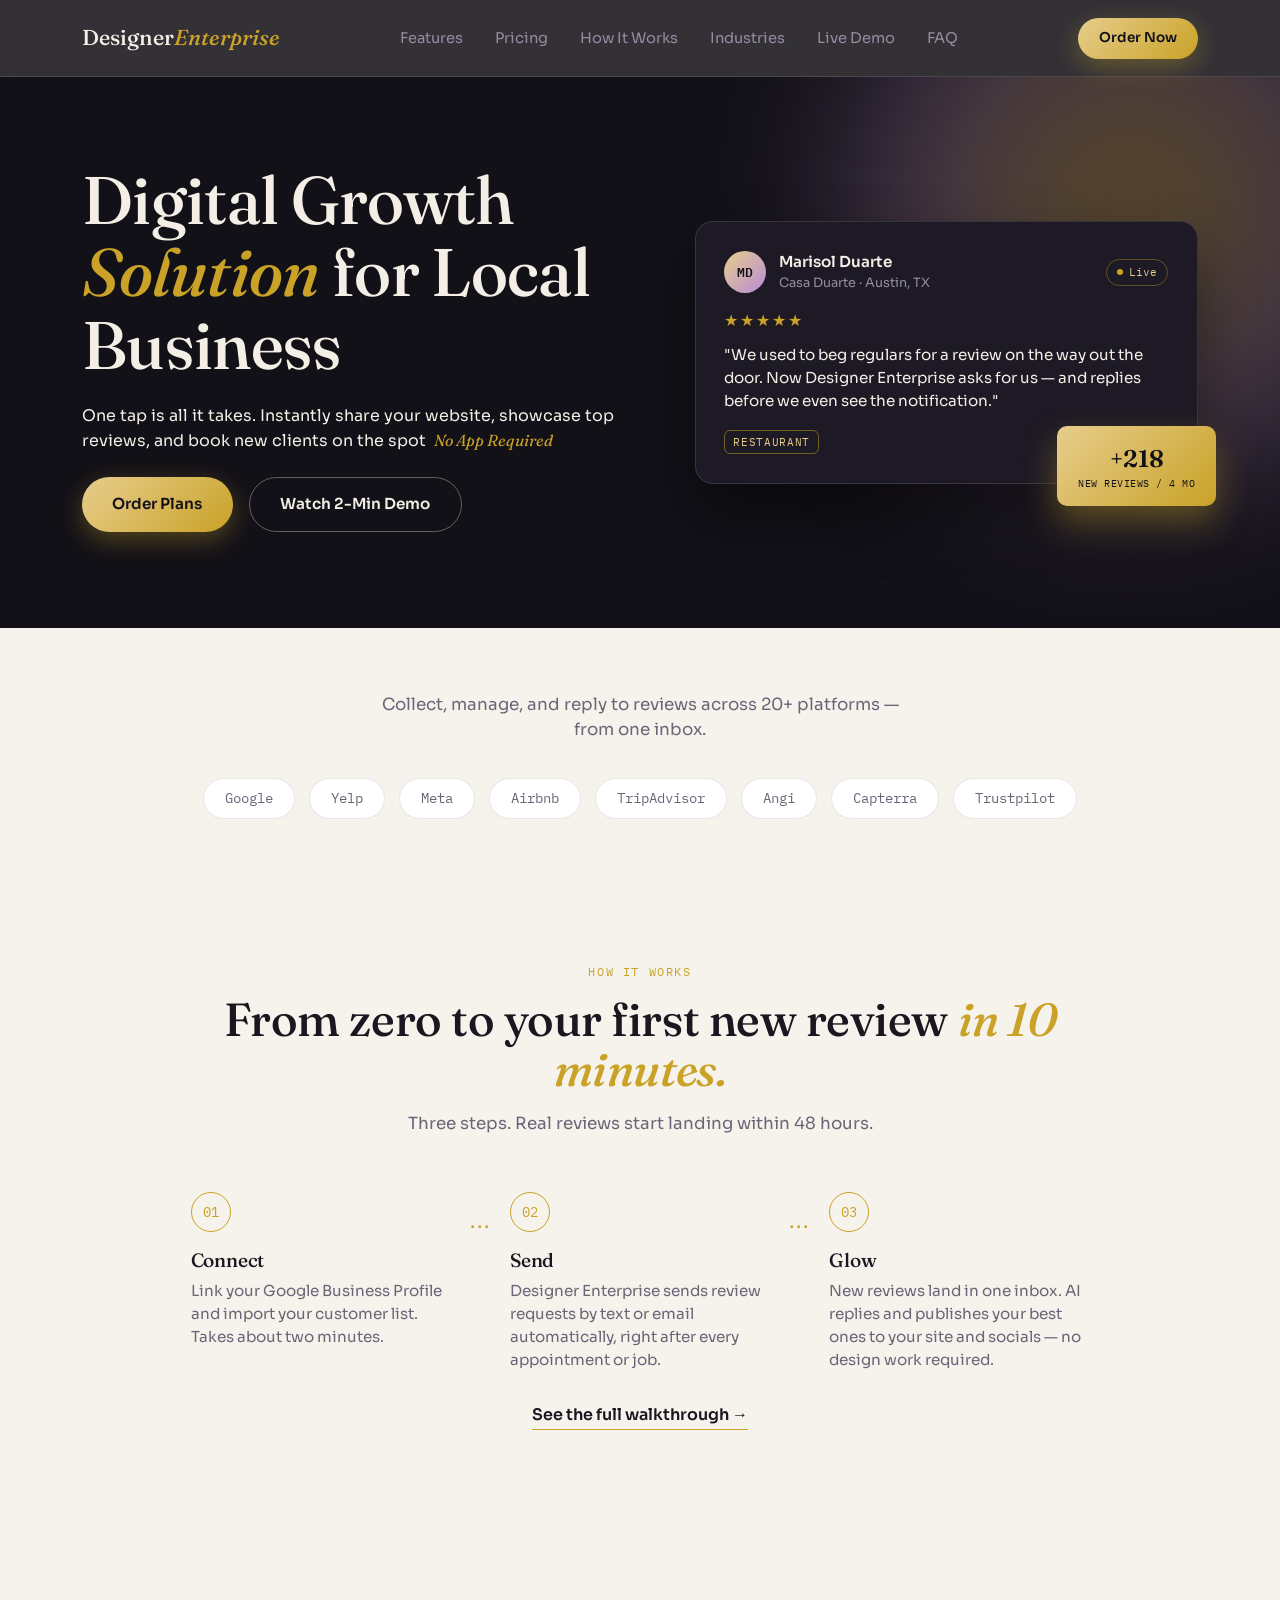
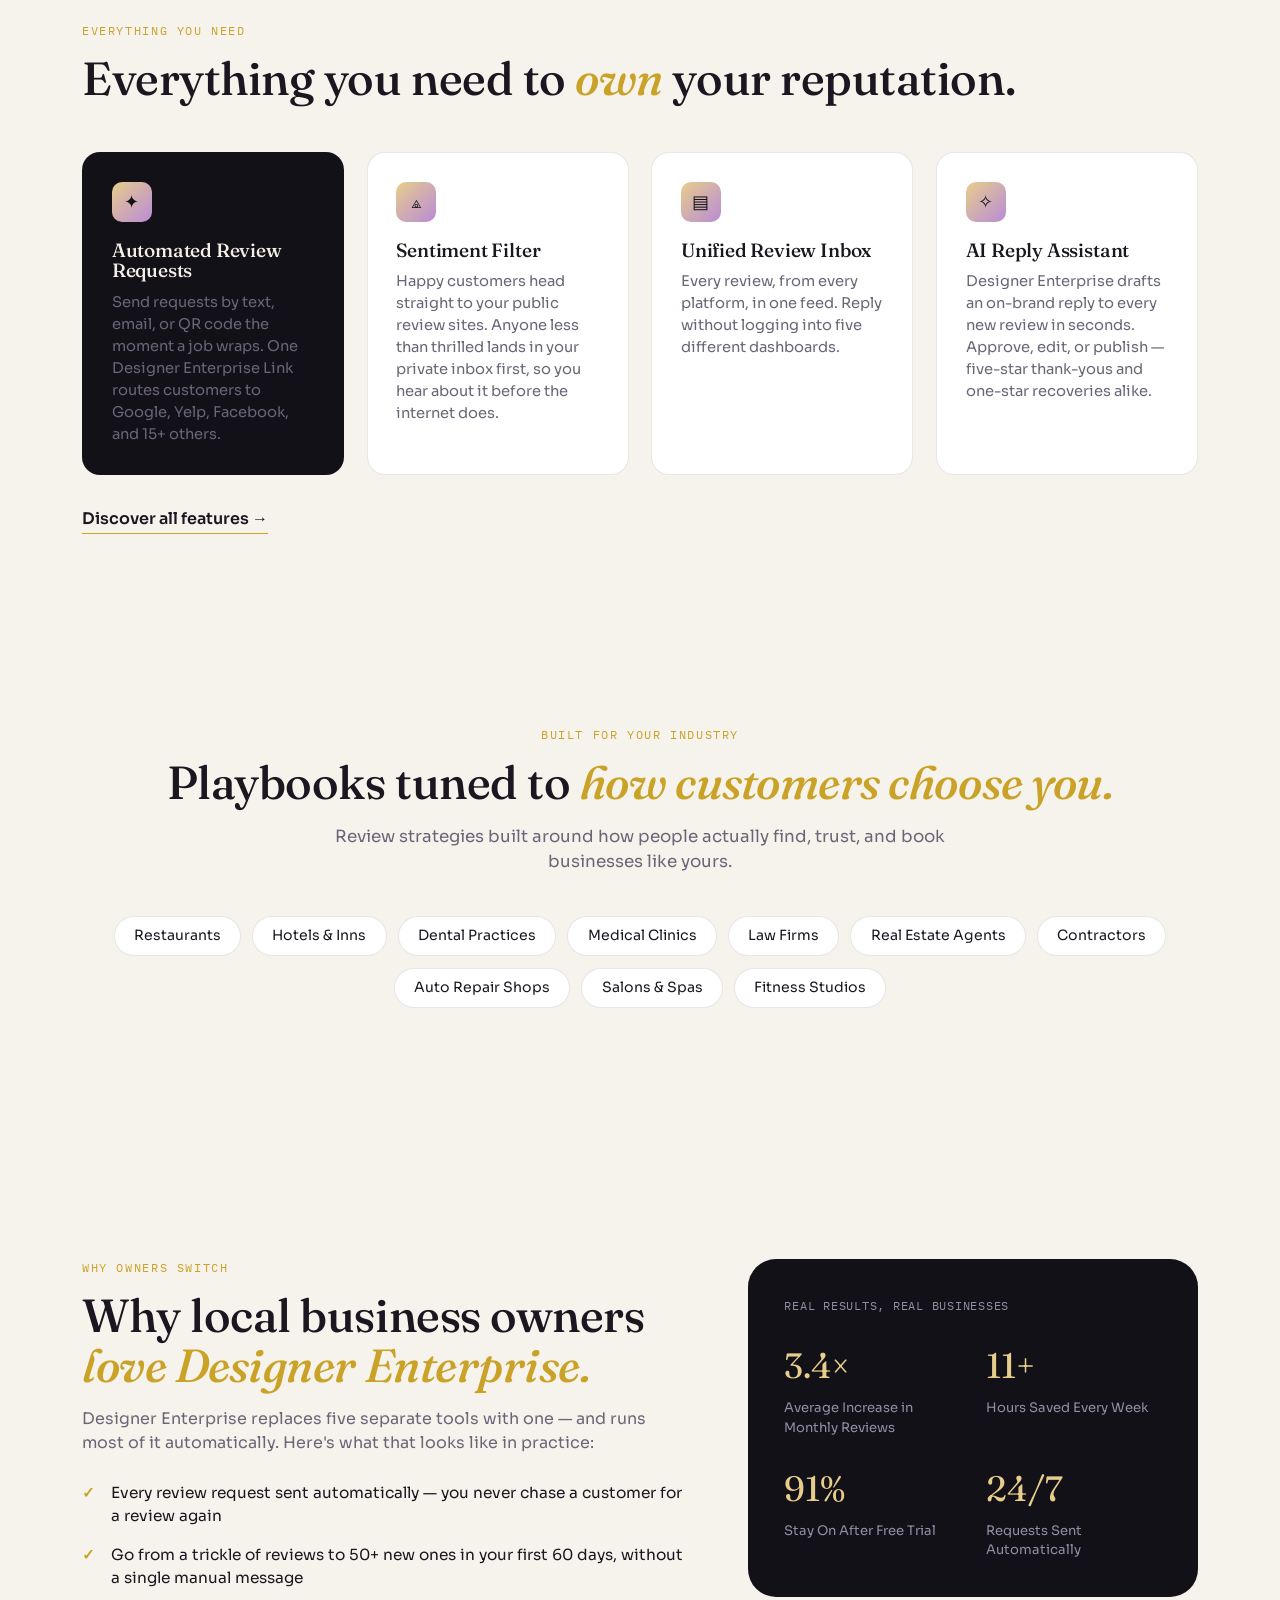
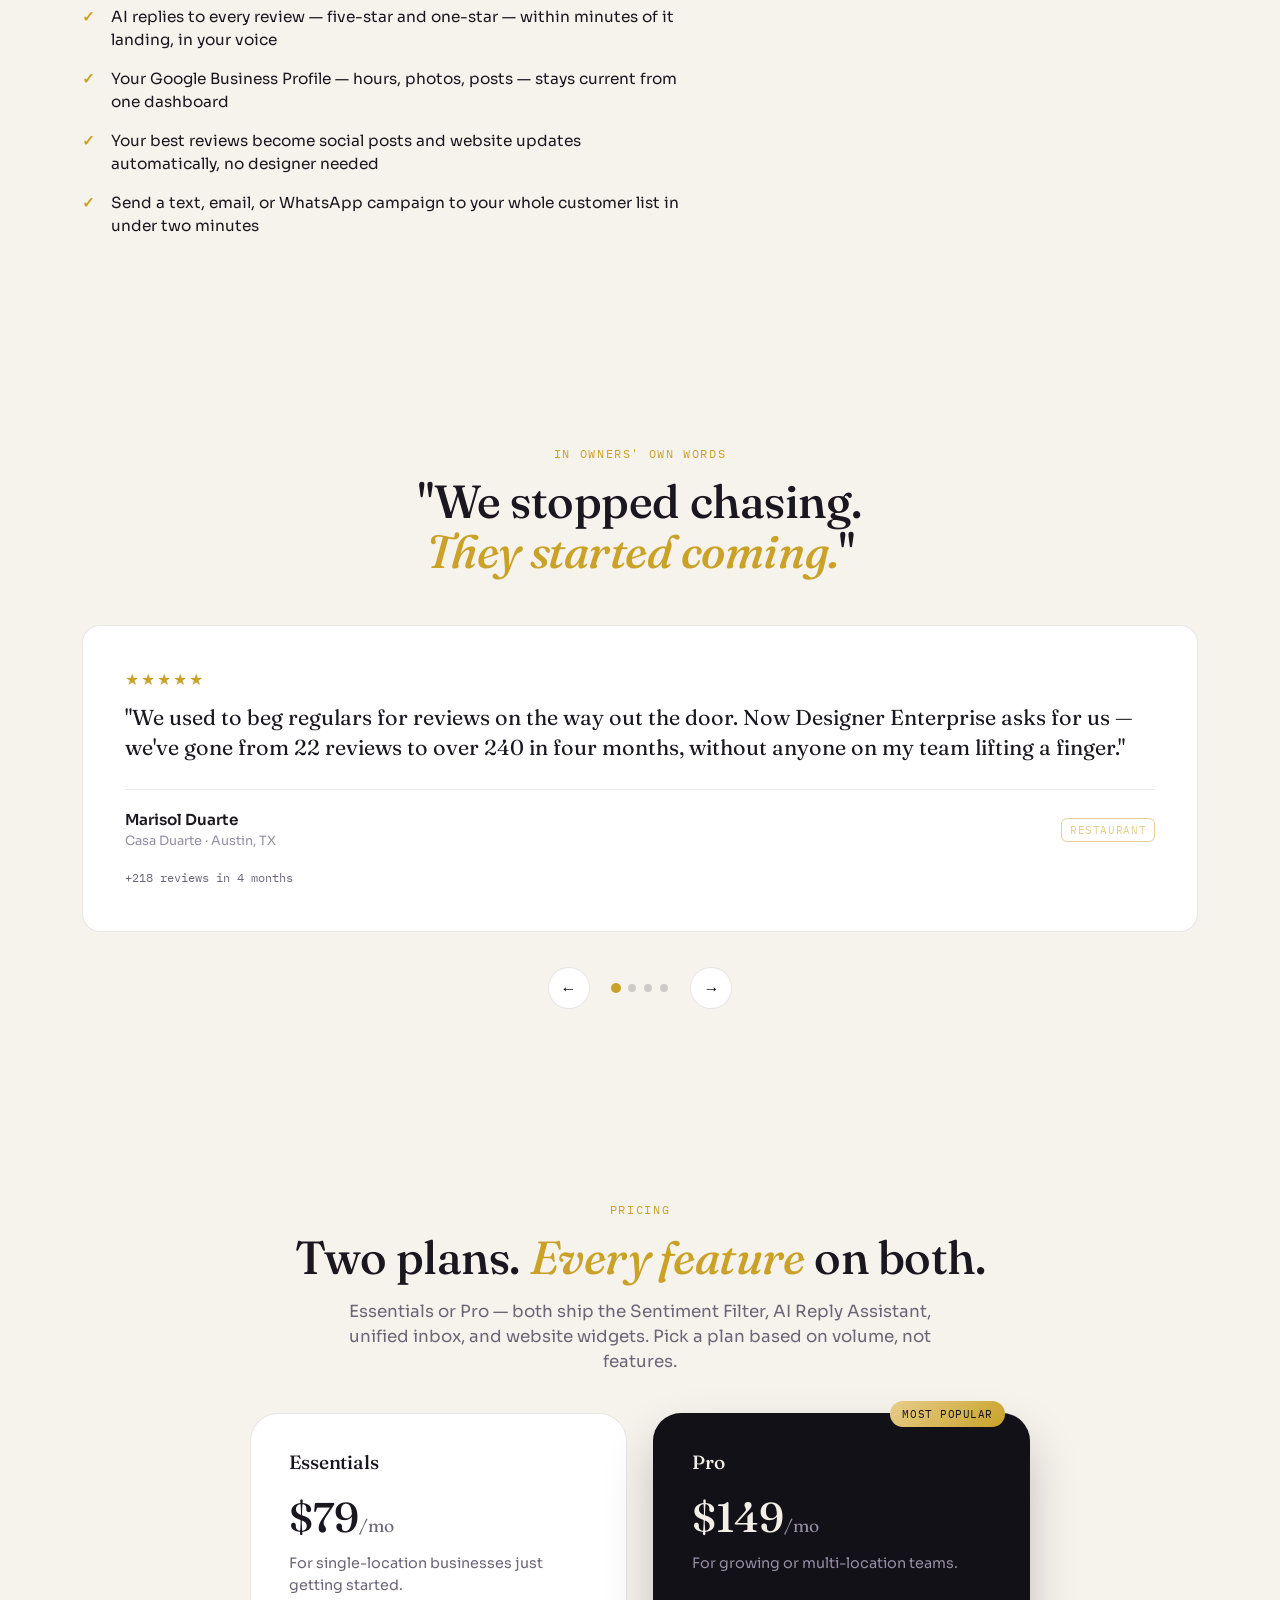
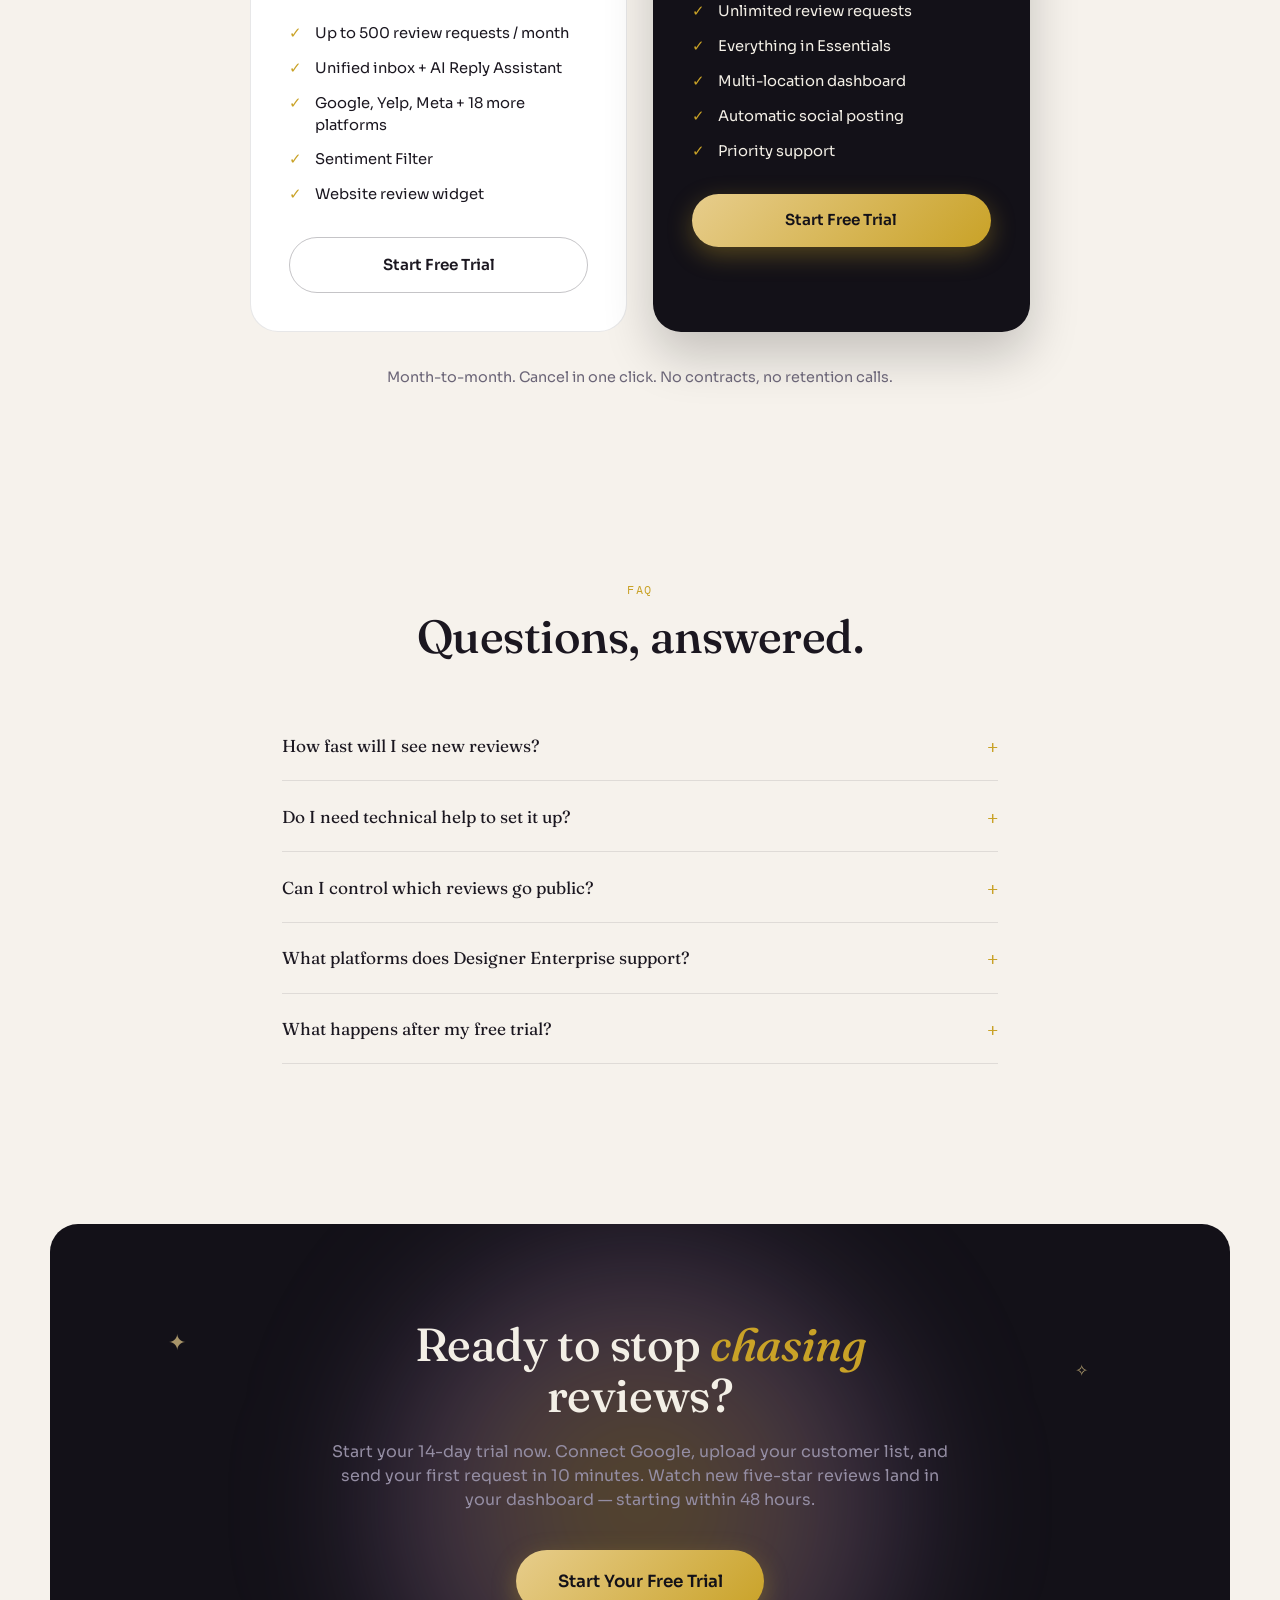
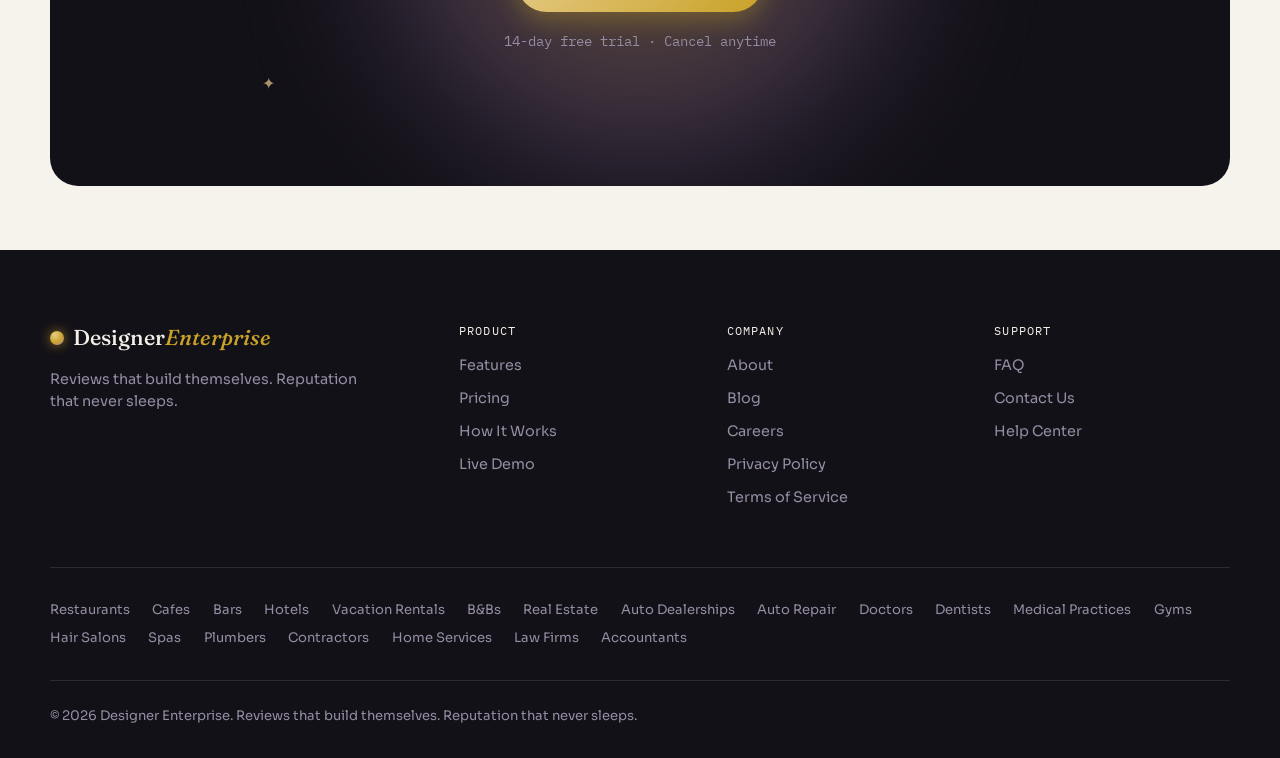
==== commit 0087ae69: "Update VeLora project" ====
--- a/index.html
+++ b/index.html
@@ -3,8 +3,8 @@
 <head>
 <meta charset="UTF-8">
 <meta name="viewport" content="width=device-width, initial-scale=1.0">
-<title>VeLora — Efffortless Business Connections </title>
-<meta name="description" content="VeLora automates review collection, replies, and reputation management for small businesses — across 20+ platforms, from one inbox.">
+<title>Designer Enterprise — Effortless Business Connections </title>
+<meta name="description" content="Designer Enterprise automates review collection, replies, and reputation management for small businesses — across 20+ platforms, from one inbox.">
 
 <link rel="preconnect" href="https://fonts.googleapis.com">
 <link rel="preconnect" href="https://fonts.gstatic.com" crossorigin>
@@ -17,8 +17,8 @@
 
 <header class="site-header" id="top">
   <div class="header-inner">
-    <a href="#top" class="logo" aria-label="VeLora home">
-      <span class="logo-word">Ve<em>Lora</em></span>
+    <a href="#top" class="logo" aria-label="Designer Enterprise home">
+      <span class="logo-word">Designer<em>Enterprise</em></span>
     </a>
 
     <nav class="nav" id="primaryNav">
@@ -68,7 +68,7 @@
             <span class="live-badge"><span class="live-dot"></span>Live</span>
           </div>
           <p class="review-stars" aria-label="5 out of 5 stars">★★★★★</p>
-          <p class="review-body">"We used to beg regulars for a review on the way out the door. Now VeLora asks for us — and replies before we even see the notification."</p>
+          <p class="review-body">"We used to beg regulars for a review on the way out the door. Now Designer Enterprise asks for us — and replies before we even see the notification."</p>
           <span class="review-tag">Restaurant</span>
         </div>
         <div class="floating-stat" aria-hidden="true">
@@ -110,7 +110,7 @@
       <div class="step reveal">
         <span class="step-num">02</span>
         <h3>Send</h3>
-        <p>VeLora sends review requests by text or email automatically, right after every appointment or job.</p>
+        <p>Designer Enterprise sends review requests by text or email automatically, right after every appointment or job.</p>
       </div>
       <div class="step-divider" aria-hidden="true">···</div>
       <div class="step reveal">
@@ -132,7 +132,7 @@
       <div class="feature-card feature-card--highlight reveal">
         <span class="feature-icon" aria-hidden="true">✦</span>
         <h3>Automated Review Requests</h3>
-        <p>Send requests by text, email, or QR code the moment a job wraps. One VeLora Link routes customers to Google, Yelp, Facebook, and 15+ others.</p>
+        <p>Send requests by text, email, or QR code the moment a job wraps. One Designer Enterprise Link routes customers to Google, Yelp, Facebook, and 15+ others.</p>
       </div>
       <div class="feature-card reveal">
         <span class="feature-icon" aria-hidden="true">⟁</span>
@@ -147,7 +147,7 @@
       <div class="feature-card reveal">
         <span class="feature-icon" aria-hidden="true">✧</span>
         <h3>AI Reply Assistant</h3>
-        <p>VeLora drafts an on-brand reply to every new review in seconds. Approve, edit, or publish — five-star thank-yous and one-star recoveries alike.</p>
+        <p>Designer Enterprise drafts an on-brand reply to every new review in seconds. Approve, edit, or publish — five-star thank-yous and one-star recoveries alike.</p>
       </div>
     </div>
 
@@ -180,8 +180,8 @@
     <div class="why-us-grid">
       <div class="why-copy reveal">
         <p class="eyebrow">Why Owners Switch</p>
-        <h2>Why local business owners <em>love VeLora.</em></h2>
-        <p class="why-lead">VeLora replaces five separate tools with one — and runs most of it automatically. Here's what that looks like in practice:</p>
+        <h2>Why local business owners <em>love Designer Enterprise.</em></h2>
+        <p class="why-lead">Designer Enterprise replaces five separate tools with one — and runs most of it automatically. Here's what that looks like in practice:</p>
         <ul class="checklist">
           <li>Every review request sent automatically — you never chase a customer for a review again</li>
           <li>Go from a trickle of reviews to 50+ new ones in your first 60 days, without a single manual message</li>
@@ -226,7 +226,7 @@
 
         <article class="testimonial-card">
           <p class="review-stars" aria-label="5 out of 5 stars">★★★★★</p>
-          <p class="testimonial-quote">"We used to beg regulars for reviews on the way out the door. Now VeLora asks for us — we've gone from 22 reviews to over 240 in four months, without anyone on my team lifting a finger."</p>
+          <p class="testimonial-quote">"We used to beg regulars for reviews on the way out the door. Now Designer Enterprise asks for us — we've gone from 22 reviews to over 240 in four months, without anyone on my team lifting a finger."</p>
           <div class="testimonial-foot">
             <div>
               <p class="reviewer-name">Marisol Duarte</p>
@@ -265,7 +265,7 @@
 
         <article class="testimonial-card">
           <p class="review-stars" aria-label="5 out of 5 stars">★★★★★</p>
-          <p class="testimonial-quote">"I'm not a marketing person. VeLora just runs in the background, and our Google ranking finally reflects the work we actually do every day."</p>
+          <p class="testimonial-quote">"I'm not a marketing person. Designer Enterprise just runs in the background, and our Google ranking finally reflects the work we actually do every day."</p>
           <div class="testimonial-foot">
             <div>
               <p class="reviewer-name">Tomas Reyes</p>
@@ -358,13 +358,13 @@
           <span class="faq-icon" aria-hidden="true">+</span>
         </button>
         <div class="faq-answer">
-          <p>VeLora can't remove or block honest reviews on any platform. The Sentiment Filter simply routes unhappy customers to a private inbox first, so you can resolve issues before they're posted, not after.</p>
+          <p>Designer Enterprise can't remove or block honest reviews on any platform. The Sentiment Filter simply routes unhappy customers to a private inbox first, so you can resolve issues before they're posted, not after.</p>
         </div>
       </div>
 
       <div class="faq-item">
         <button class="faq-question" aria-expanded="false">
-          What platforms does VeLora support?
+          What platforms does Designer Enterprise support?
           <span class="faq-icon" aria-hidden="true">+</span>
         </button>
         <div class="faq-answer">
@@ -402,9 +402,9 @@
 <footer class="site-footer">
   <div class="footer-top">
     <div class="footer-brand">
-      <a href="#top" class="logo" aria-label="VeLora home">
+      <a href="#top" class="logo" aria-label="Designer Enterprise home">
         <span class="logo-mark" aria-hidden="true"></span>
-        <span class="logo-word">Ve<em>Lora</em></span>
+        <span class="logo-word">Designer<em>Enterprise</em></span>
       </a>
       <p>Reviews that build themselves. Reputation that never sleeps.</p>
     </div>
@@ -443,7 +443,7 @@
   </div>
 
   <div class="footer-bottom">
-    <p>© <span id="year"></span> VeLora. Reviews that build themselves. Reputation that never sleeps.</p>
+    <p>© <span id="year"></span> Designer Enterprise. Reviews that build themselves. Reputation that never sleeps.</p>
   </div>
 </footer>
 
--- a/css/style.css
+++ b/css/style.css
@@ -1,5 +1,5 @@
 /* ============================================
-   VeLora — Design Tokens
+   Designer Enterprise — Design Tokens
    ============================================ */
 :root {
   /* Ink (dark surfaces) */
